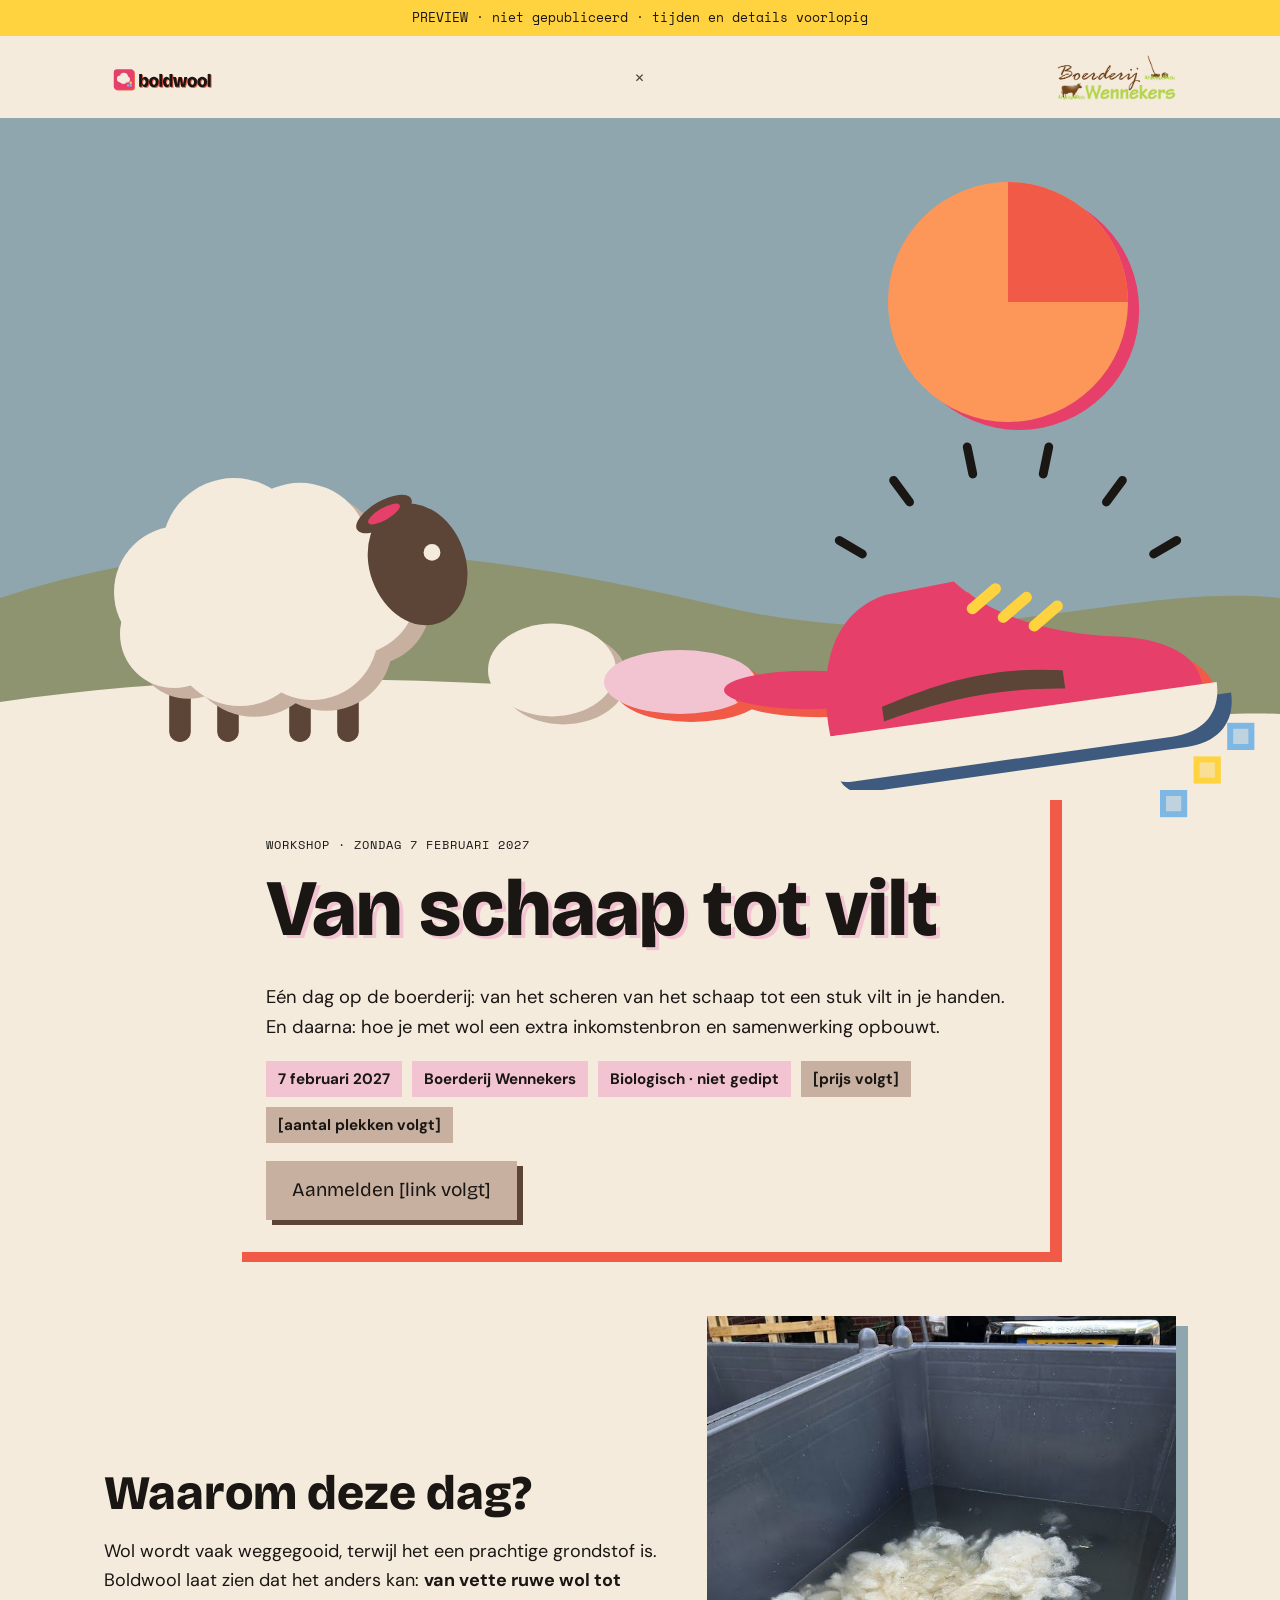
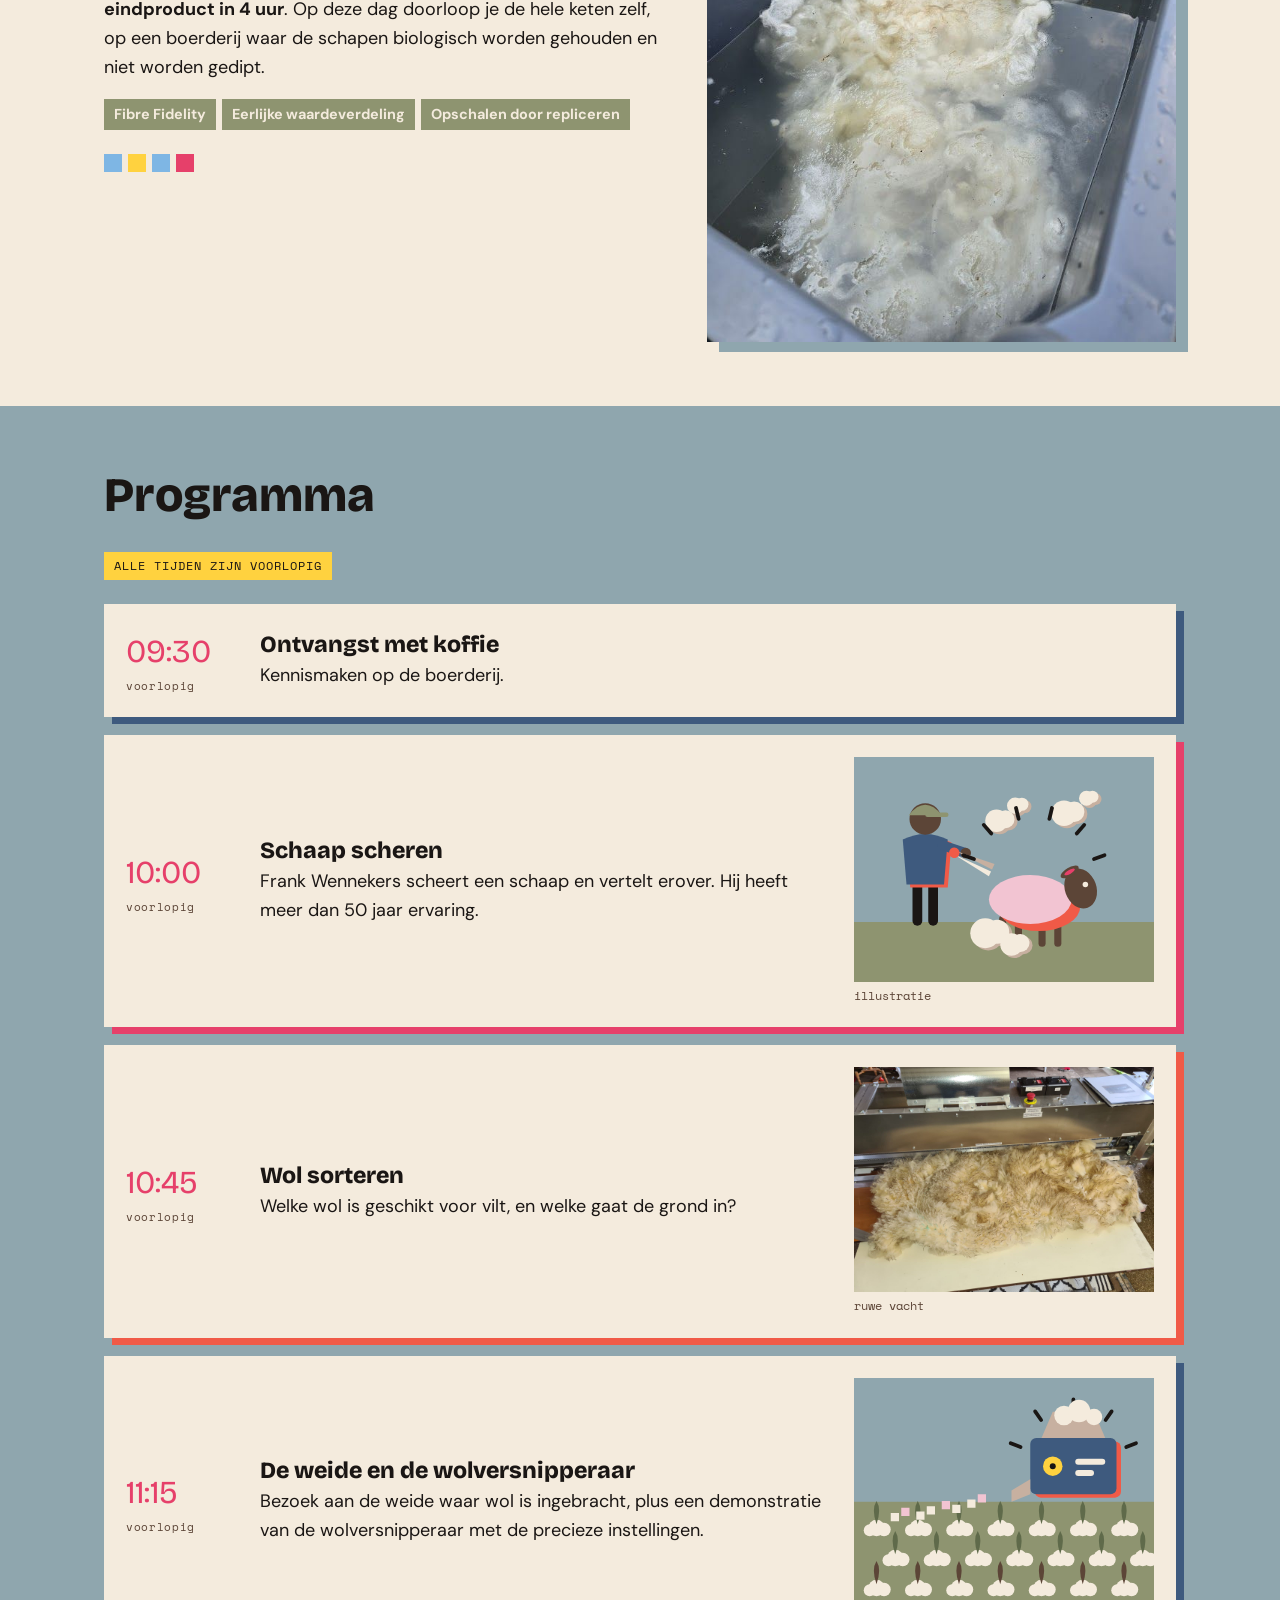
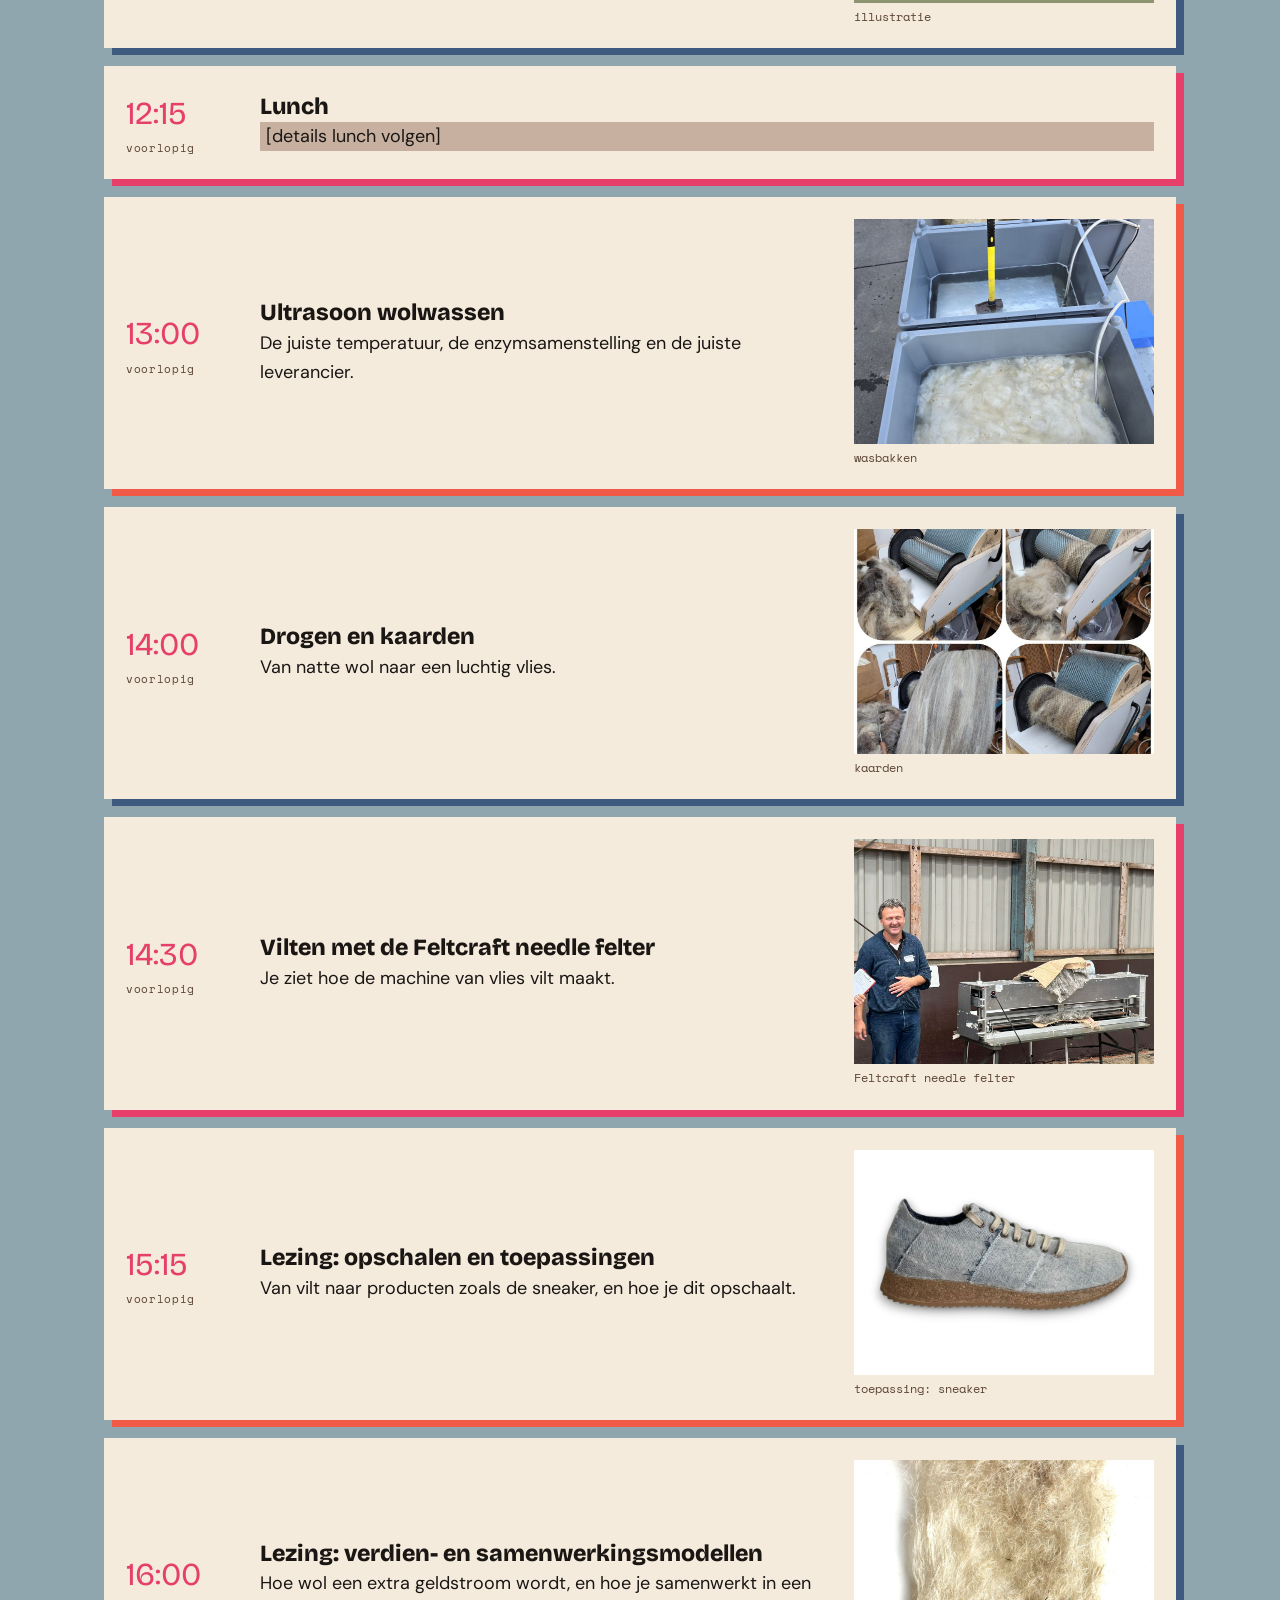
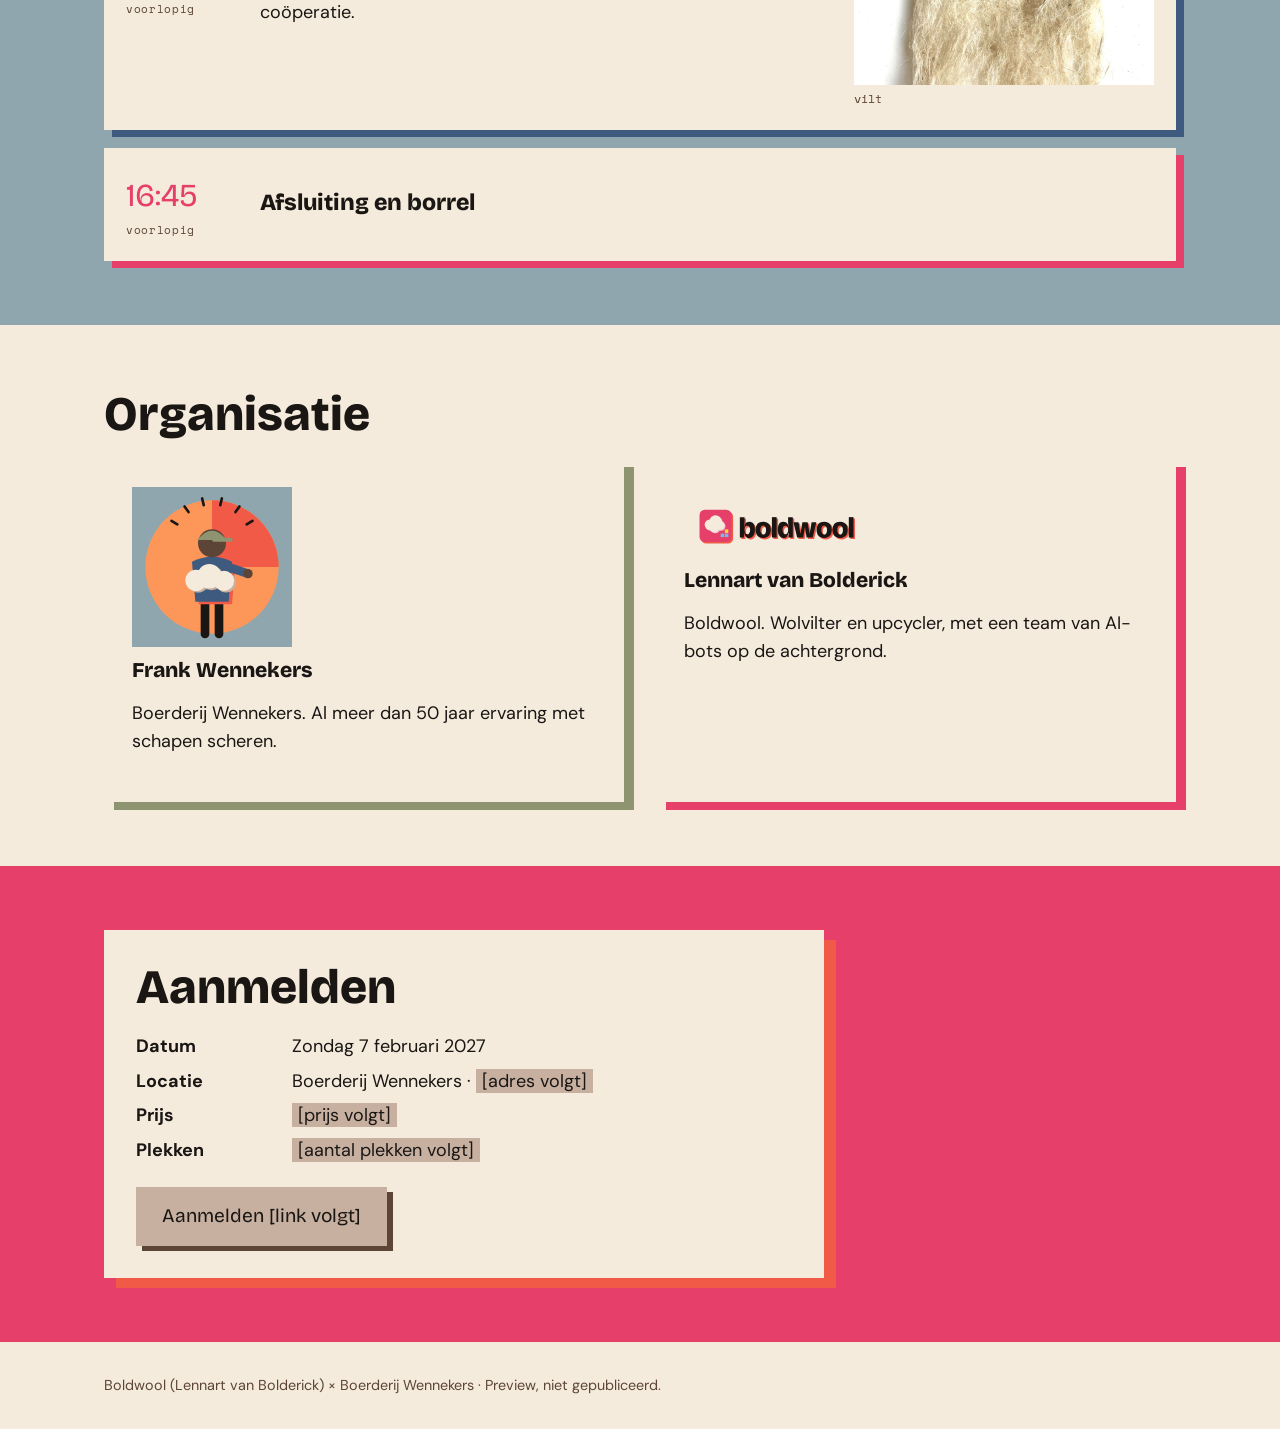
==== docs/workshop-van-schaap-tot-vilt/index.html @ 141bec1f "Add standalone workshop page: Van schaap tot vilt" ====
<!doctype html>
<html lang="nl">
<head>
<meta charset="utf-8">
<meta name="viewport" content="width=device-width, initial-scale=1">
<title>Van schaap tot vilt · workshop Boldwool × Boerderij Wennekers (preview)</title>
<meta name="robots" content="noindex">
<link rel="preconnect" href="https://fonts.googleapis.com"><link rel="preconnect" href="https://fonts.gstatic.com" crossorigin>
<link href="https://fonts.googleapis.com/css2?family=Bricolage+Grotesque:opsz,wght@12..96,800&family=DM+Sans:opsz,wght@9..40,400;9..40,700&family=Space+Mono:wght@400;700&display=swap" rel="stylesheet">
<style>
:root{--creme:#F4EBDD;--roze:#E6406A;--rood:#F05A47;--leisteen:#8FA6AE;--mokka:#5C4537;--inkt:#1A1614;--oranje:#FD9759;--salie:#8E9470;--mozaiek:#7EB6E4;--spinsel:#F2C4D2;--denim:#3E5A7E;--geel:#FFD23F;--grijs:#C7B0A0}
*{box-sizing:border-box}
body{margin:0;background:var(--creme);color:var(--inkt);font:18px/1.6 'DM Sans',system-ui,sans-serif}
img{max-width:100%;display:block}
h1,h2,h3{font-family:'Bricolage Grotesque',sans-serif;font-weight:800;line-height:1.05;margin:0 0 .4em}
.mono{font-family:'Space Mono',monospace;font-size:.78rem;letter-spacing:.08em;text-transform:uppercase}
.wrap{max-width:1120px;margin:0 auto;padding:0 24px}
.preview{background:var(--geel);text-align:center;padding:8px 12px;font-family:'Space Mono',monospace;font-size:.8rem}
header.top{display:flex;align-items:center;justify-content:space-between;gap:16px;padding:18px 0}
header.top .boldwool{height:44px;width:auto}
header.top .wennekers{height:46px;width:auto}
.x{font-family:'Space Mono',monospace;color:var(--mokka)}
.hero{position:relative;background:var(--leisteen)}
.hero img{width:100%;height:auto}
.hero-card{background:var(--creme);margin:-48px auto 0;position:relative;max-width:820px;padding:32px 36px;box-shadow:12px 10px 0 var(--rood)}
.hero-card h1{font-size:clamp(2.6rem,7vw,5rem);text-shadow:4px 3px 0 var(--spinsel)}
.hero-card .lead{font-size:1.15rem;margin:.2em 0 1em}
.facts{display:flex;flex-wrap:wrap;gap:10px;margin:0 0 18px;padding:0;list-style:none}
.facts li{background:var(--spinsel);padding:6px 12px;font-weight:700;font-size:.95rem}
.facts li.ph{background:var(--grijs)}
.btn{display:inline-block;background:var(--roze);color:var(--creme);text-decoration:none;font-family:'Bricolage Grotesque',sans-serif;font-size:1.2rem;padding:14px 26px;box-shadow:6px 5px 0 var(--rood)}
.btn.ph{background:var(--grijs);color:var(--inkt);box-shadow:6px 5px 0 var(--mokka);cursor:not-allowed}
section{padding:64px 0}
section h2{font-size:clamp(2rem,4.5vw,3rem)}
.intro{display:grid;grid-template-columns:1.2fr 1fr;gap:40px;align-items:center}
.intro img{box-shadow:12px 10px 0 var(--leisteen)}
.badge{display:inline-block;background:var(--salie);color:var(--creme);padding:4px 10px;margin:0 6px 6px 0;font-weight:700;font-size:.9rem}
.prog{background:var(--leisteen)}
.prog h2{color:var(--inkt)}
.note{background:var(--geel);display:inline-block;padding:4px 10px;margin-bottom:24px}
.timeline{list-style:none;margin:0;padding:0;display:grid;gap:18px}
.step{display:grid;grid-template-columns:110px 1fr 300px;gap:24px;background:var(--creme);padding:22px;align-items:center;box-shadow:8px 7px 0 var(--denim)}
.step:nth-child(3n+2){box-shadow:8px 7px 0 var(--roze)}
.step:nth-child(3n){box-shadow:8px 7px 0 var(--rood)}
.time{font-family:'Bricolage Grotesque',sans-serif;font-size:2rem;color:var(--roze)}
.time small{display:block;font-family:'Space Mono',monospace;font-size:.7rem;color:var(--mokka);letter-spacing:.06em}
.step h3{font-size:1.45rem;margin-bottom:.2em}
.step p{margin:0}
.step figure{margin:0}
.step figure img{width:100%;aspect-ratio:4/3;object-fit:cover}
.step figcaption{font-size:.75rem;color:var(--mokka);margin-top:4px;font-family:'Space Mono',monospace}
.step.noimg{grid-template-columns:110px 1fr}
.people{display:grid;grid-template-columns:repeat(2,1fr);gap:32px}
.person{background:var(--creme);padding:28px;box-shadow:10px 8px 0 var(--salie)}
.person img{width:160px;height:160px;object-fit:cover;margin-bottom:12px}
.person.lennart{box-shadow:10px 8px 0 var(--roze)}
.signup{background:var(--roze);color:var(--creme)}
.signup .box{background:var(--creme);color:var(--inkt);padding:32px;max-width:720px;box-shadow:12px 10px 0 var(--rood)}
.signup dl{display:grid;grid-template-columns:140px 1fr;gap:6px 16px;margin:0 0 22px}
.signup dt{font-weight:700}
.signup dd{margin:0}
.ph-txt{background:var(--grijs);padding:0 6px}
footer{padding:32px 0;font-size:.9rem;color:var(--mokka)}
.pixels{display:flex;gap:6px;margin:18px 0}
.pixels span{width:18px;height:18px;background:var(--mozaiek)}
.pixels span:nth-child(2){background:var(--geel)} .pixels span:nth-child(4){background:var(--roze)}
@media (max-width:820px){
  body{font-size:17px}
  .hero-card{margin:-16px 14px 0;padding:24px 20px;box-shadow:8px 7px 0 var(--rood)}
  .intro,.people{grid-template-columns:1fr}
  .step,.step.noimg{grid-template-columns:1fr;gap:10px}
  .time{font-size:1.6rem}
  header.top .boldwool{height:34px} header.top .wennekers{height:36px}
  .signup dl{grid-template-columns:1fr}
  .signup dt{margin-top:8px}
}
</style>
</head>
<body>
<div class="preview">PREVIEW · niet gepubliceerd · tijden en details voorlopig</div>
<div class="wrap">
<header class="top">
  <img class="boldwool" src="assets/logo-boldwool.svg" alt="Boldwool">
  <span class="x">×</span>
  <img class="wennekers" src="assets/logo-boerderij-wennekers.png" alt="Boerderij Wennekers">
</header>
</div>

<div class="hero"><img src="assets/hero-van-schaap-tot-vilt.svg" alt="Illustratie: een schaap, wol die steeds platter wordt tot vilt, en een roze viltsneaker onder een zon met één kwart gekleurd"></div>
<div class="hero-card">
  <p class="mono">Workshop · zondag 7 februari 2027</p>
  <h1>Van schaap tot vilt</h1>
  <p class="lead">Eén dag op de boerderij: van het scheren van het schaap tot een stuk vilt in je handen. En daarna: hoe je met wol een extra inkomstenbron en samenwerking opbouwt.</p>
  <ul class="facts">
    <li>7 februari 2027</li>
    <li>Boerderij Wennekers</li>
    <li>Biologisch · niet gedipt</li>
    <li class="ph">[prijs volgt]</li>
    <li class="ph">[aantal plekken volgt]</li>
  </ul>
  <a class="btn ph" href="#aanmelden" aria-disabled="true">Aanmelden [link volgt]</a>
</div>

<section>
 <div class="wrap intro">
  <div>
   <h2>Waarom deze dag?</h2>
   <p>Wol wordt vaak weggegooid, terwijl het een prachtige grondstof is. Boldwool laat zien dat het anders kan: <strong>van vette ruwe wol tot eindproduct in 4 uur</strong>. Op deze dag doorloop je de hele keten zelf, op een boerderij waar de schapen biologisch worden gehouden en niet worden gedipt.</p>
   <p><span class="badge">Fibre Fidelity</span><span class="badge">Eerlijke waardeverdeling</span><span class="badge">Opschalen door repliceren</span></p>
   <div class="pixels" aria-hidden="true"><span></span><span></span><span></span><span></span></div>
  </div>
  <img src="assets/wool-soaking.jpg" alt="Wol die in een bak water weekt">
 </div>
</section>

<section class="prog" id="programma">
 <div class="wrap">
  <h2>Programma</h2>
  <p class="note mono">Alle tijden zijn voorlopig</p>
  <ol class="timeline">
   <li class="step noimg"><div class="time">09:30<small>voorlopig</small></div><div><h3>Ontvangst met koffie</h3><p>Kennismaken op de boerderij.</p></div></li>
   <li class="step"><div class="time">10:00<small>voorlopig</small></div><div><h3>Schaap scheren</h3><p>Frank Wennekers scheert een schaap en vertelt erover. Hij heeft meer dan 50 jaar ervaring.</p></div><figure><img src="assets/ill-scheren.svg" alt="Illustratie: een gestileerde figuur scheert een schaap, plukken vacht vallen eraf"><figcaption>illustratie</figcaption></figure></li>
   <li class="step"><div class="time">10:45<small>voorlopig</small></div><div><h3>Wol sorteren</h3><p>Welke wol is geschikt voor vilt, en welke gaat de grond in?</p></div><figure><img src="assets/ruwe-vacht.jpg" alt="Ruwe wol"><figcaption>ruwe vacht</figcaption></figure></li>
   <li class="step"><div class="time">11:15<small>voorlopig</small></div><div><h3>De weide en de wolversnipperaar</h3><p>Bezoek aan de weide waar wol is ingebracht, plus een demonstratie van de wolversnipperaar met de precieze instellingen.</p></div><figure><img src="assets/ill-weide-versnipperaar.svg" alt="Illustratie: een versnipperaar strooit wolsnippers over een weide met planten"><figcaption>illustratie</figcaption></figure></li>
   <li class="step noimg"><div class="time">12:15<small>voorlopig</small></div><div><h3>Lunch</h3><p class="ph-txt">[details lunch volgen]</p></div></li>
   <li class="step"><div class="time">13:00<small>voorlopig</small></div><div><h3>Ultrasoon wolwassen</h3><p>De juiste temperatuur, de enzymsamenstelling en de juiste leverancier.</p></div><figure><img src="assets/wash-tubs.jpg" alt="Wasbakken met wol"><figcaption>wasbakken</figcaption></figure></li>
   <li class="step"><div class="time">14:00<small>voorlopig</small></div><div><h3>Drogen en kaarden</h3><p>Van natte wol naar een luchtig vlies.</p></div><figure><img src="assets/kaarden.jpg" alt="Kaardmachine met wol"><figcaption>kaarden</figcaption></figure></li>
   <li class="step"><div class="time">14:30<small>voorlopig</small></div><div><h3>Vilten met de Feltcraft needle felter</h3><p>Je ziet hoe de machine van vlies vilt maakt.</p></div><figure><img src="assets/feltcrafts-machine.jpg" alt="Feltcraft needle felter in een schuur"><figcaption>Feltcraft needle felter</figcaption></figure></li>
   <li class="step"><div class="time">15:15<small>voorlopig</small></div><div><h3>Lezing: opschalen en toepassingen</h3><p>Van vilt naar producten zoals de sneaker, en hoe je dit opschaalt.</p></div><figure><img src="assets/sneaker.jpg" alt="Sneaker"><figcaption>toepassing: sneaker</figcaption></figure></li>
   <li class="step"><div class="time">16:00<small>voorlopig</small></div><div><h3>Lezing: verdien- en samenwerkingsmodellen</h3><p>Hoe wol een extra geldstroom wordt, en hoe je samenwerkt in een coöperatie.</p></div><figure><img src="assets/felt_1.jpg" alt="Een stuk vilt"><figcaption>vilt</figcaption></figure></li>
   <li class="step noimg"><div class="time">16:45<small>voorlopig</small></div><div><h3>Afsluiting en borrel</h3></div></li>
  </ol>
 </div>
</section>

<section>
 <div class="wrap">
  <h2>Organisatie</h2>
  <div class="people">
   <div class="person"><img src="assets/ill-frank.svg" alt="Illustratie: gestileerde boer met pet en een pluk wol"><h3>Frank Wennekers</h3><p>Boerderij Wennekers. Al meer dan 50 jaar ervaring met schapen scheren.</p></div>
   <div class="person lennart"><img src="assets/logo-boldwool.svg" alt="Boldwool" style="width:auto;height:70px;object-fit:contain"><h3>Lennart van Bolderick</h3><p>Boldwool. Wolvilter en upcycler, met een team van AI-bots op de achtergrond.</p></div>
  </div>
 </div>
</section>

<section class="signup" id="aanmelden">
 <div class="wrap">
  <div class="box">
   <h2>Aanmelden</h2>
   <dl>
    <dt>Datum</dt><dd>Zondag 7 februari 2027</dd>
    <dt>Locatie</dt><dd>Boerderij Wennekers · <span class="ph-txt">[adres volgt]</span></dd>
    <dt>Prijs</dt><dd><span class="ph-txt">[prijs volgt]</span></dd>
    <dt>Plekken</dt><dd><span class="ph-txt">[aantal plekken volgt]</span></dd>
   </dl>
   <a class="btn ph" href="#aanmelden" aria-disabled="true">Aanmelden [link volgt]</a>
  </div>
 </div>
</section>

<footer><div class="wrap">Boldwool (Lennart van Bolderick) × Boerderij Wennekers · Preview, niet gepubliceerd.</div></footer>
</body>
</html>
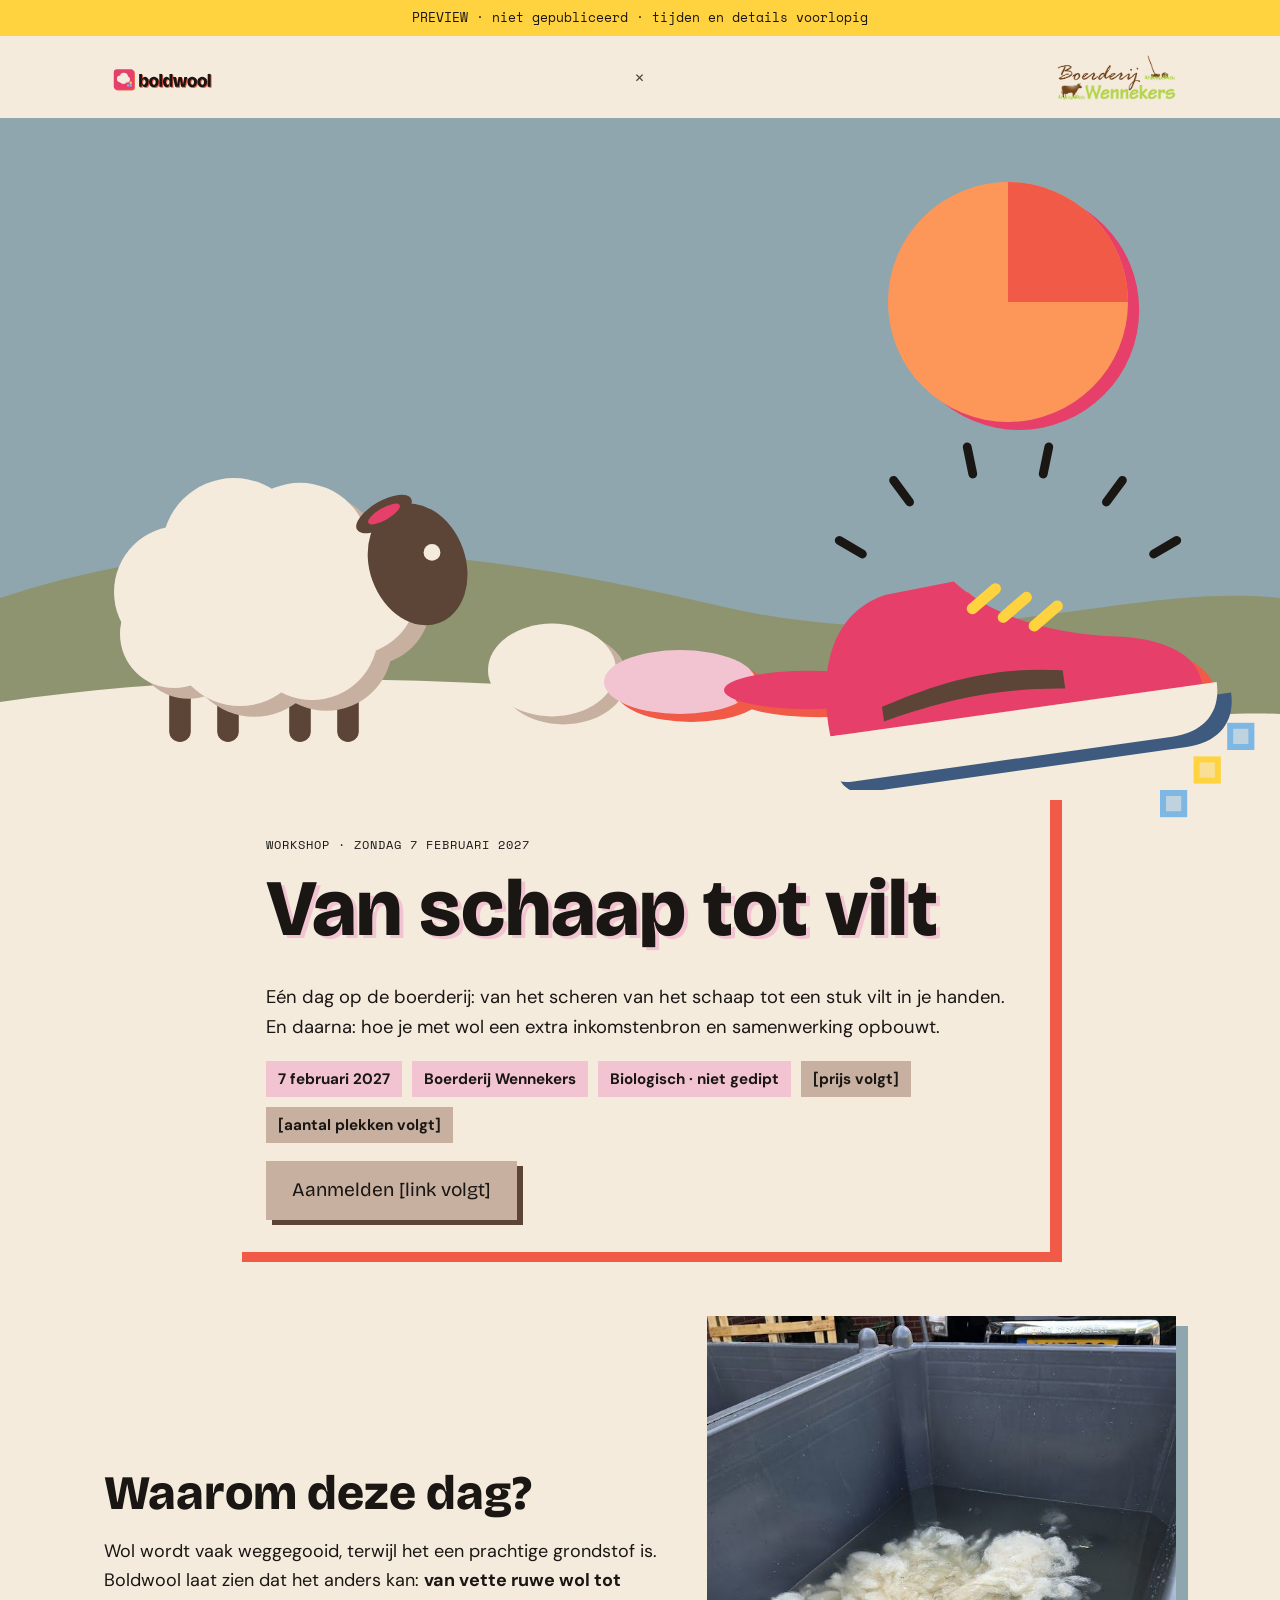
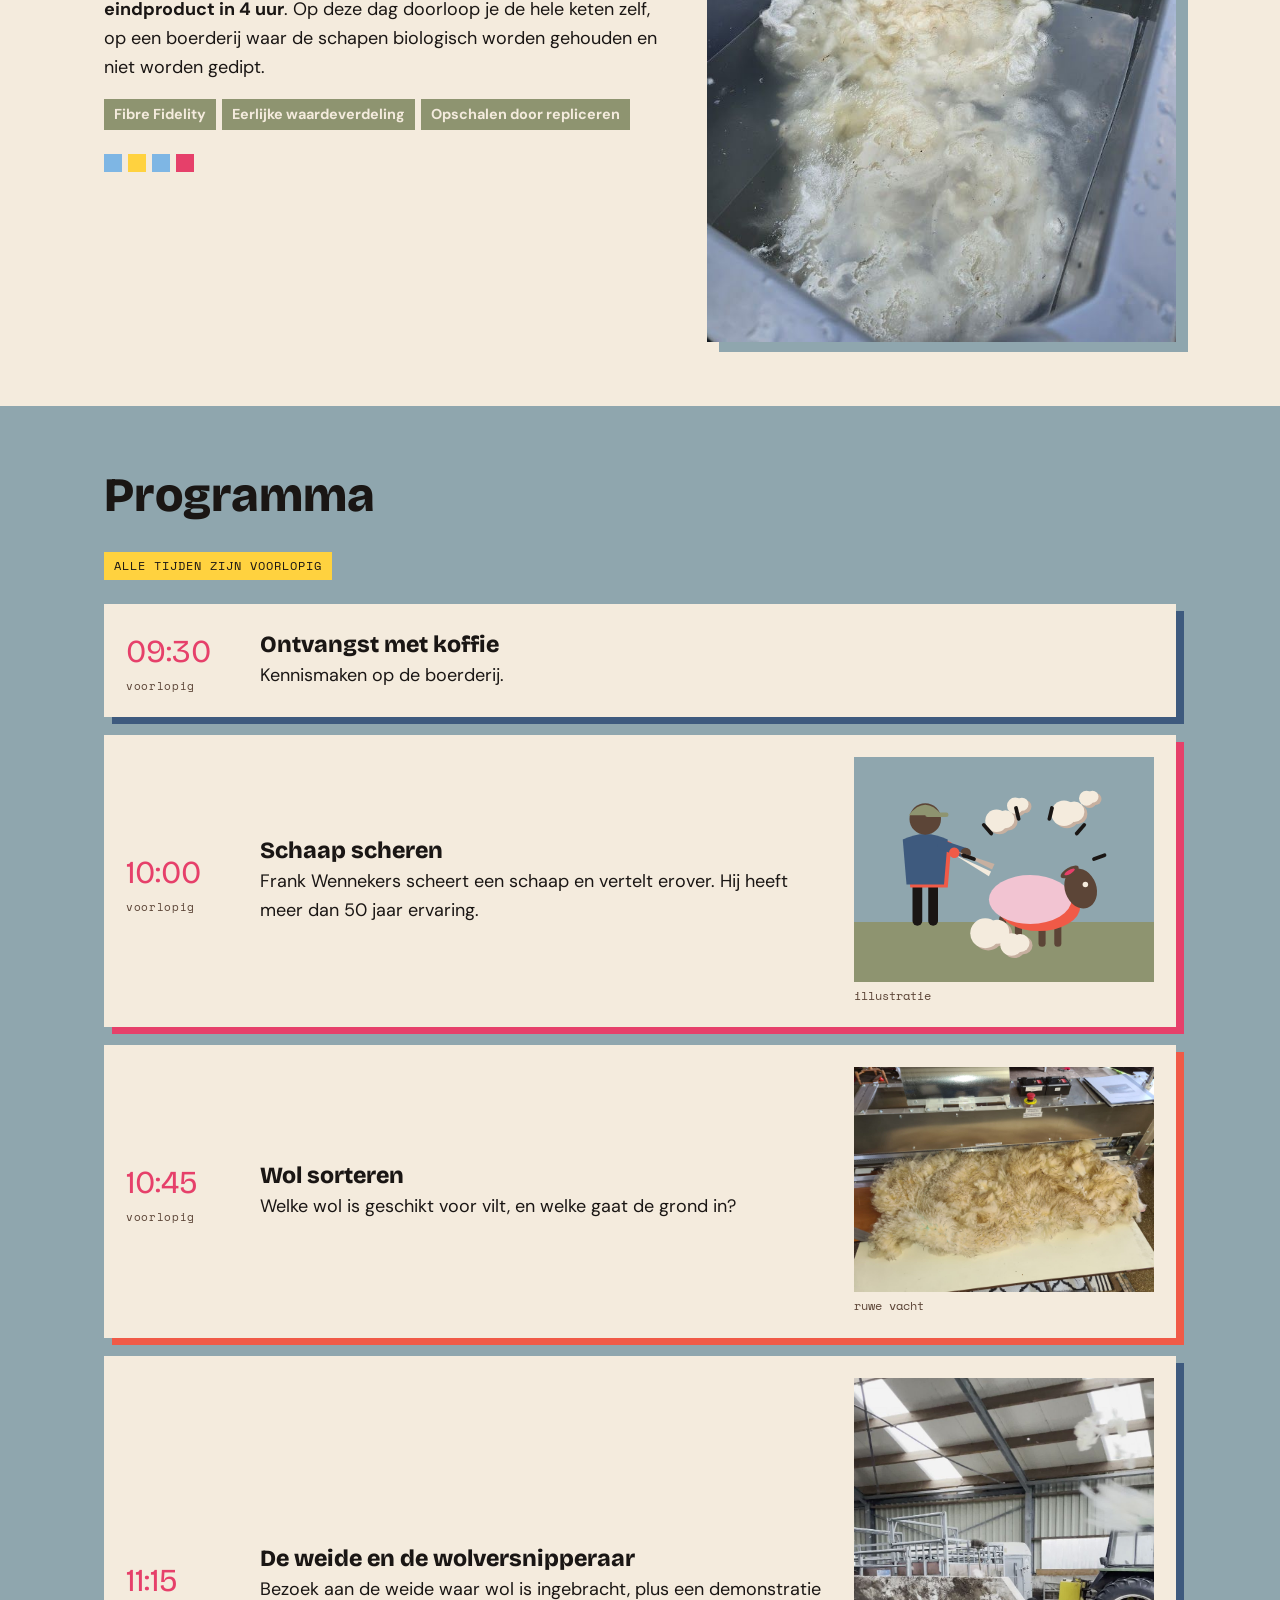
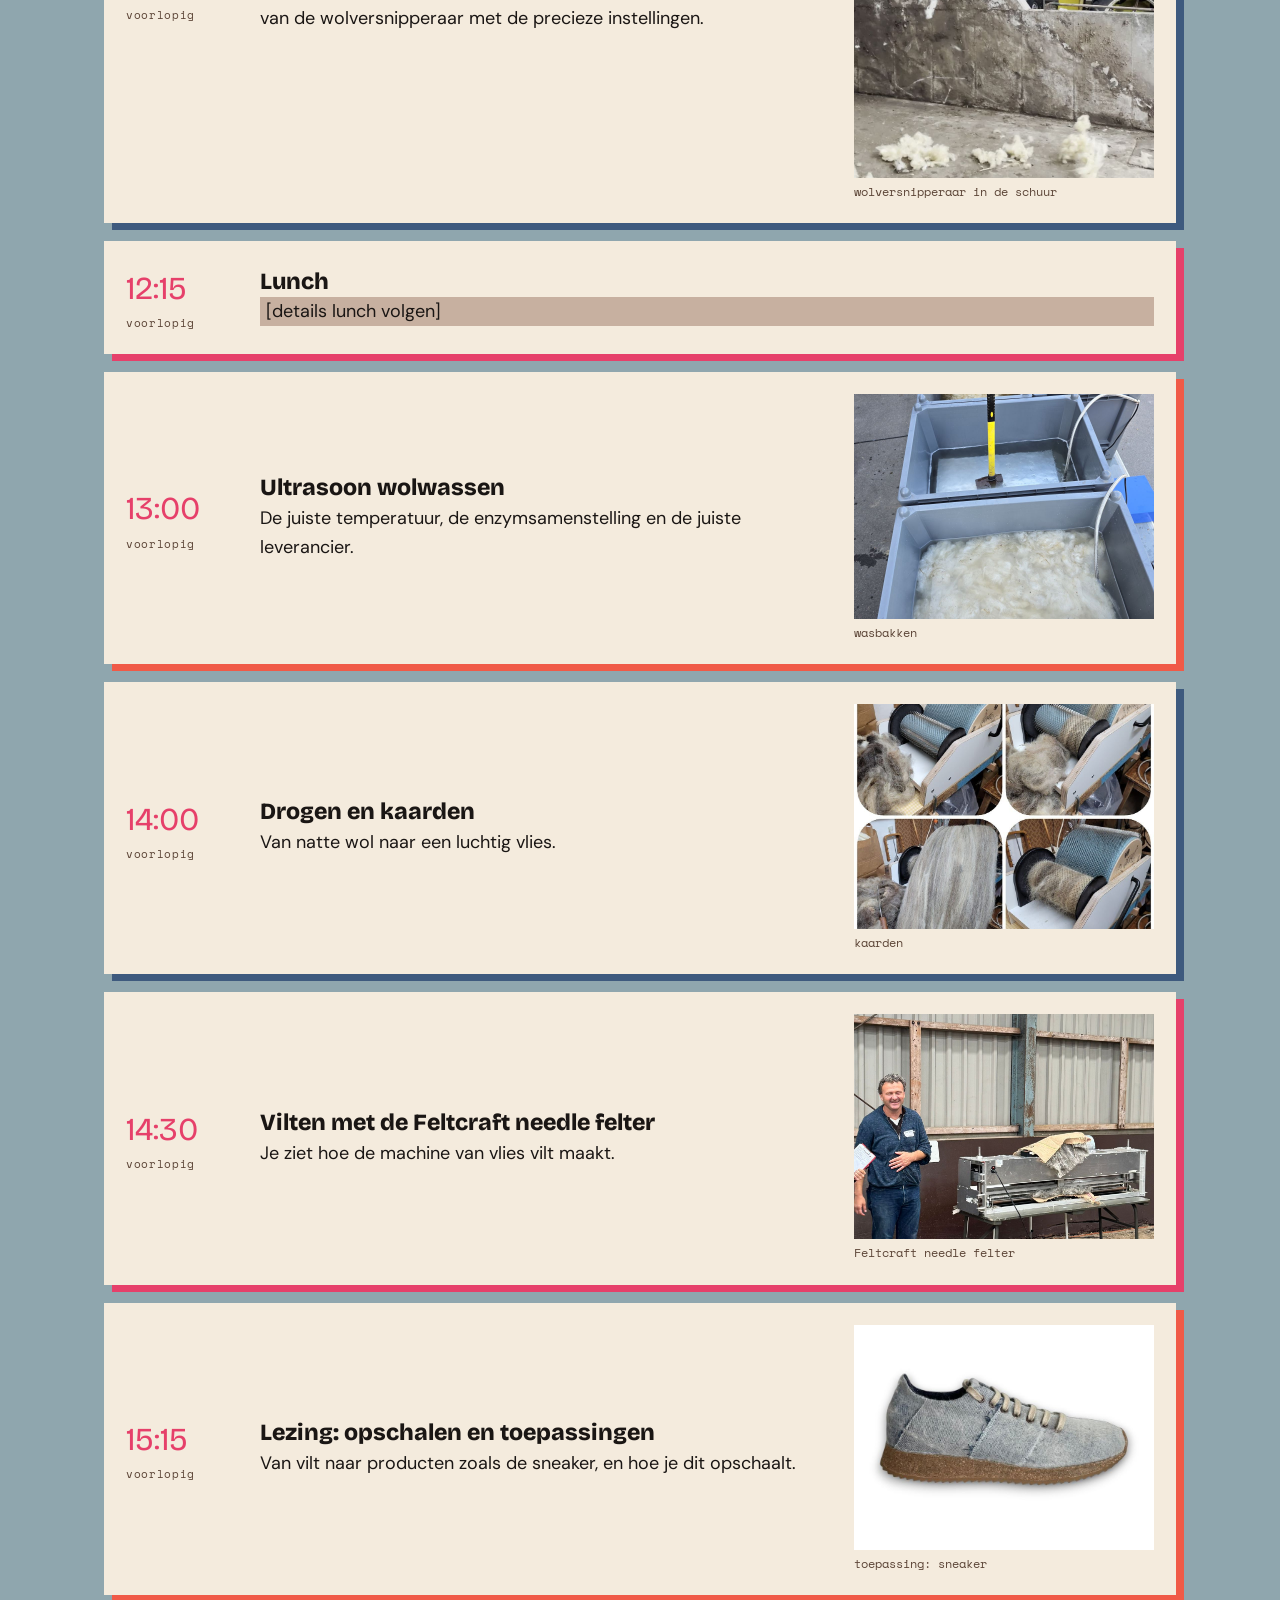
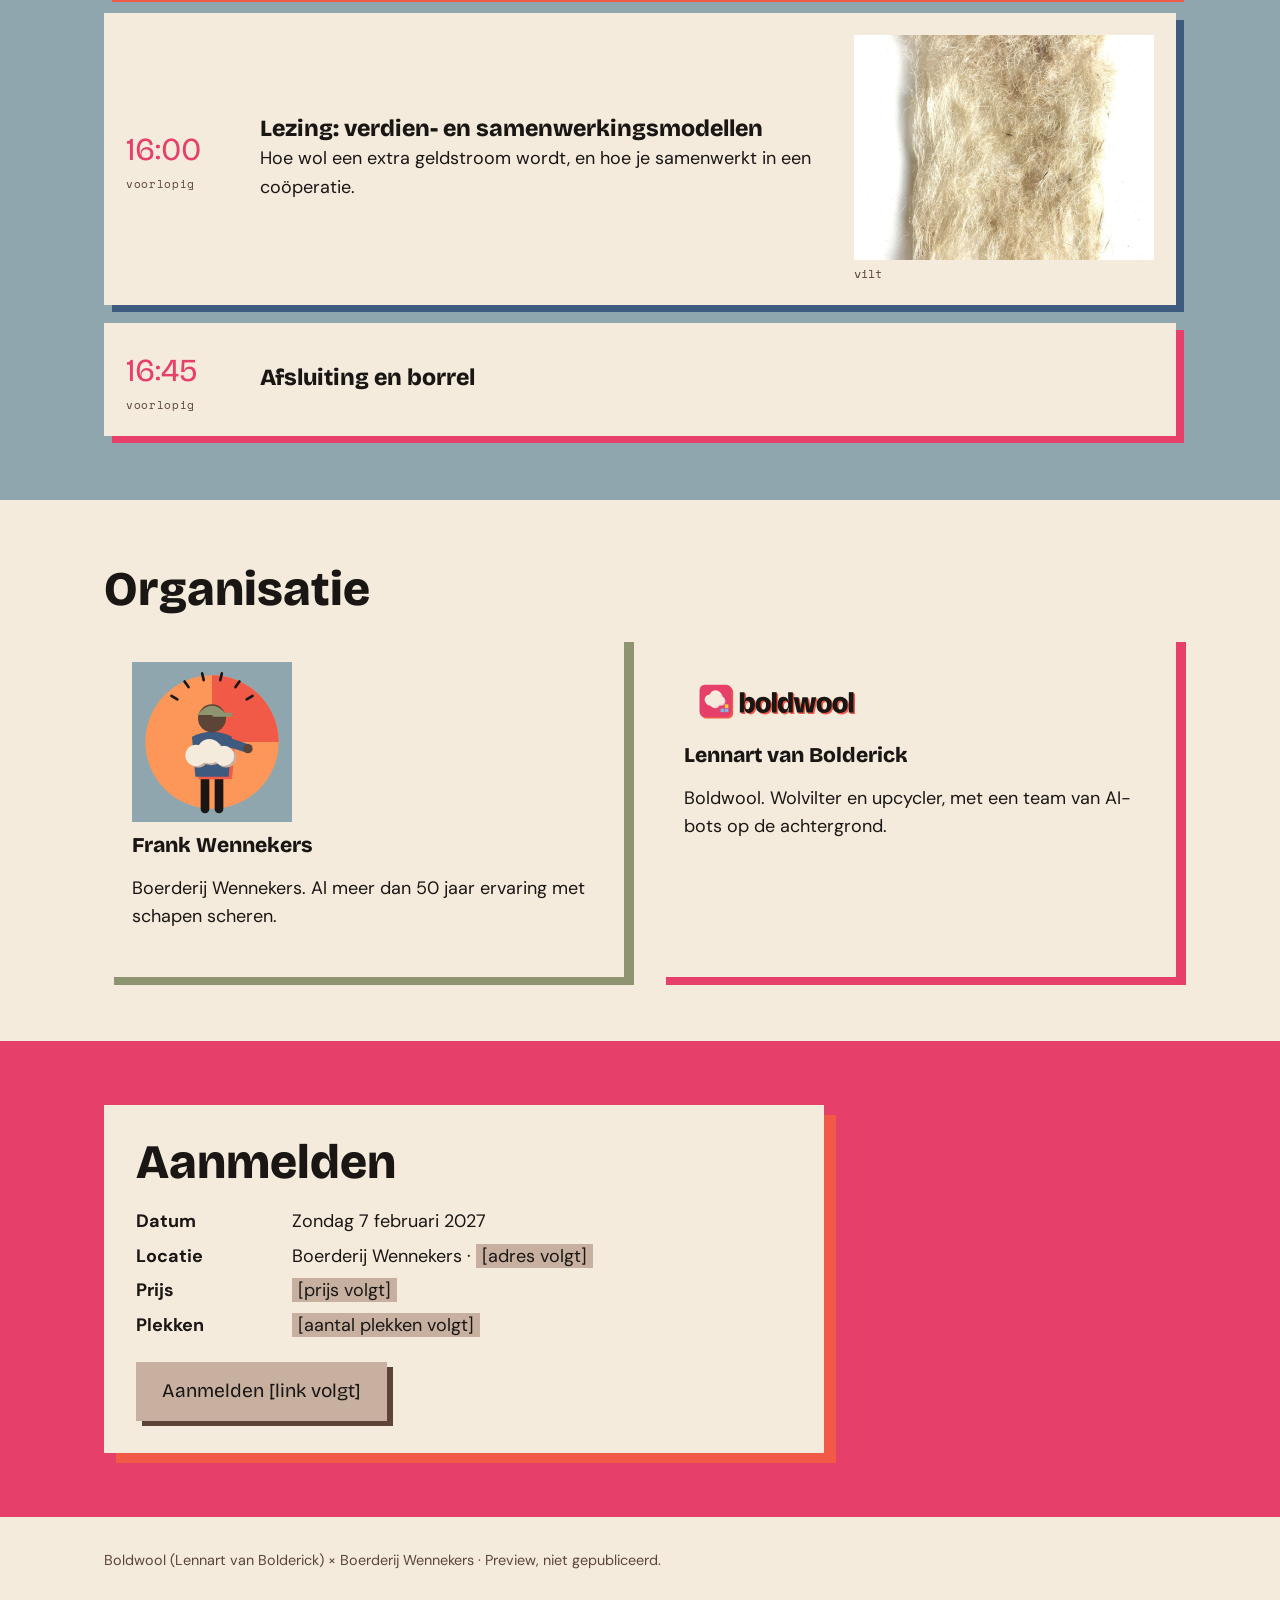
==== commit a10383ac: "Update workshop page: Van schaap tot vilt (wolversnipperaar photo)" ====
--- a/docs/workshop-van-schaap-tot-vilt/index.html
+++ b/docs/workshop-van-schaap-tot-vilt/index.html
@@ -121,7 +121,7 @@
    <li class="step noimg"><div class="time">09:30<small>voorlopig</small></div><div><h3>Ontvangst met koffie</h3><p>Kennismaken op de boerderij.</p></div></li>
    <li class="step"><div class="time">10:00<small>voorlopig</small></div><div><h3>Schaap scheren</h3><p>Frank Wennekers scheert een schaap en vertelt erover. Hij heeft meer dan 50 jaar ervaring.</p></div><figure><img src="assets/ill-scheren.svg" alt="Illustratie: een gestileerde figuur scheert een schaap, plukken vacht vallen eraf"><figcaption>illustratie</figcaption></figure></li>
    <li class="step"><div class="time">10:45<small>voorlopig</small></div><div><h3>Wol sorteren</h3><p>Welke wol is geschikt voor vilt, en welke gaat de grond in?</p></div><figure><img src="assets/ruwe-vacht.jpg" alt="Ruwe wol"><figcaption>ruwe vacht</figcaption></figure></li>
-   <li class="step"><div class="time">11:15<small>voorlopig</small></div><div><h3>De weide en de wolversnipperaar</h3><p>Bezoek aan de weide waar wol is ingebracht, plus een demonstratie van de wolversnipperaar met de precieze instellingen.</p></div><figure><img src="assets/ill-weide-versnipperaar.svg" alt="Illustratie: een versnipperaar strooit wolsnippers over een weide met planten"><figcaption>illustratie</figcaption></figure></li>
+   <li class="step"><div class="time">11:15<small>voorlopig</small></div><div><h3>De weide en de wolversnipperaar</h3><p>Bezoek aan de weide waar wol is ingebracht, plus een demonstratie van de wolversnipperaar met de precieze instellingen.</p></div><figure><img src="assets/wolversnipperaar.jpg" alt="Versnipperde wol vliegt door een schuur met betonnen wanden; op de vloer liggen plukken wol" style="aspect-ratio:3/4;object-position:50% 30%"><figcaption>wolversnipperaar in de schuur</figcaption></figure></li>
    <li class="step noimg"><div class="time">12:15<small>voorlopig</small></div><div><h3>Lunch</h3><p class="ph-txt">[details lunch volgen]</p></div></li>
    <li class="step"><div class="time">13:00<small>voorlopig</small></div><div><h3>Ultrasoon wolwassen</h3><p>De juiste temperatuur, de enzymsamenstelling en de juiste leverancier.</p></div><figure><img src="assets/wash-tubs.jpg" alt="Wasbakken met wol"><figcaption>wasbakken</figcaption></figure></li>
    <li class="step"><div class="time">14:00<small>voorlopig</small></div><div><h3>Drogen en kaarden</h3><p>Van natte wol naar een luchtig vlies.</p></div><figure><img src="assets/kaarden.jpg" alt="Kaardmachine met wol"><figcaption>kaarden</figcaption></figure></li>
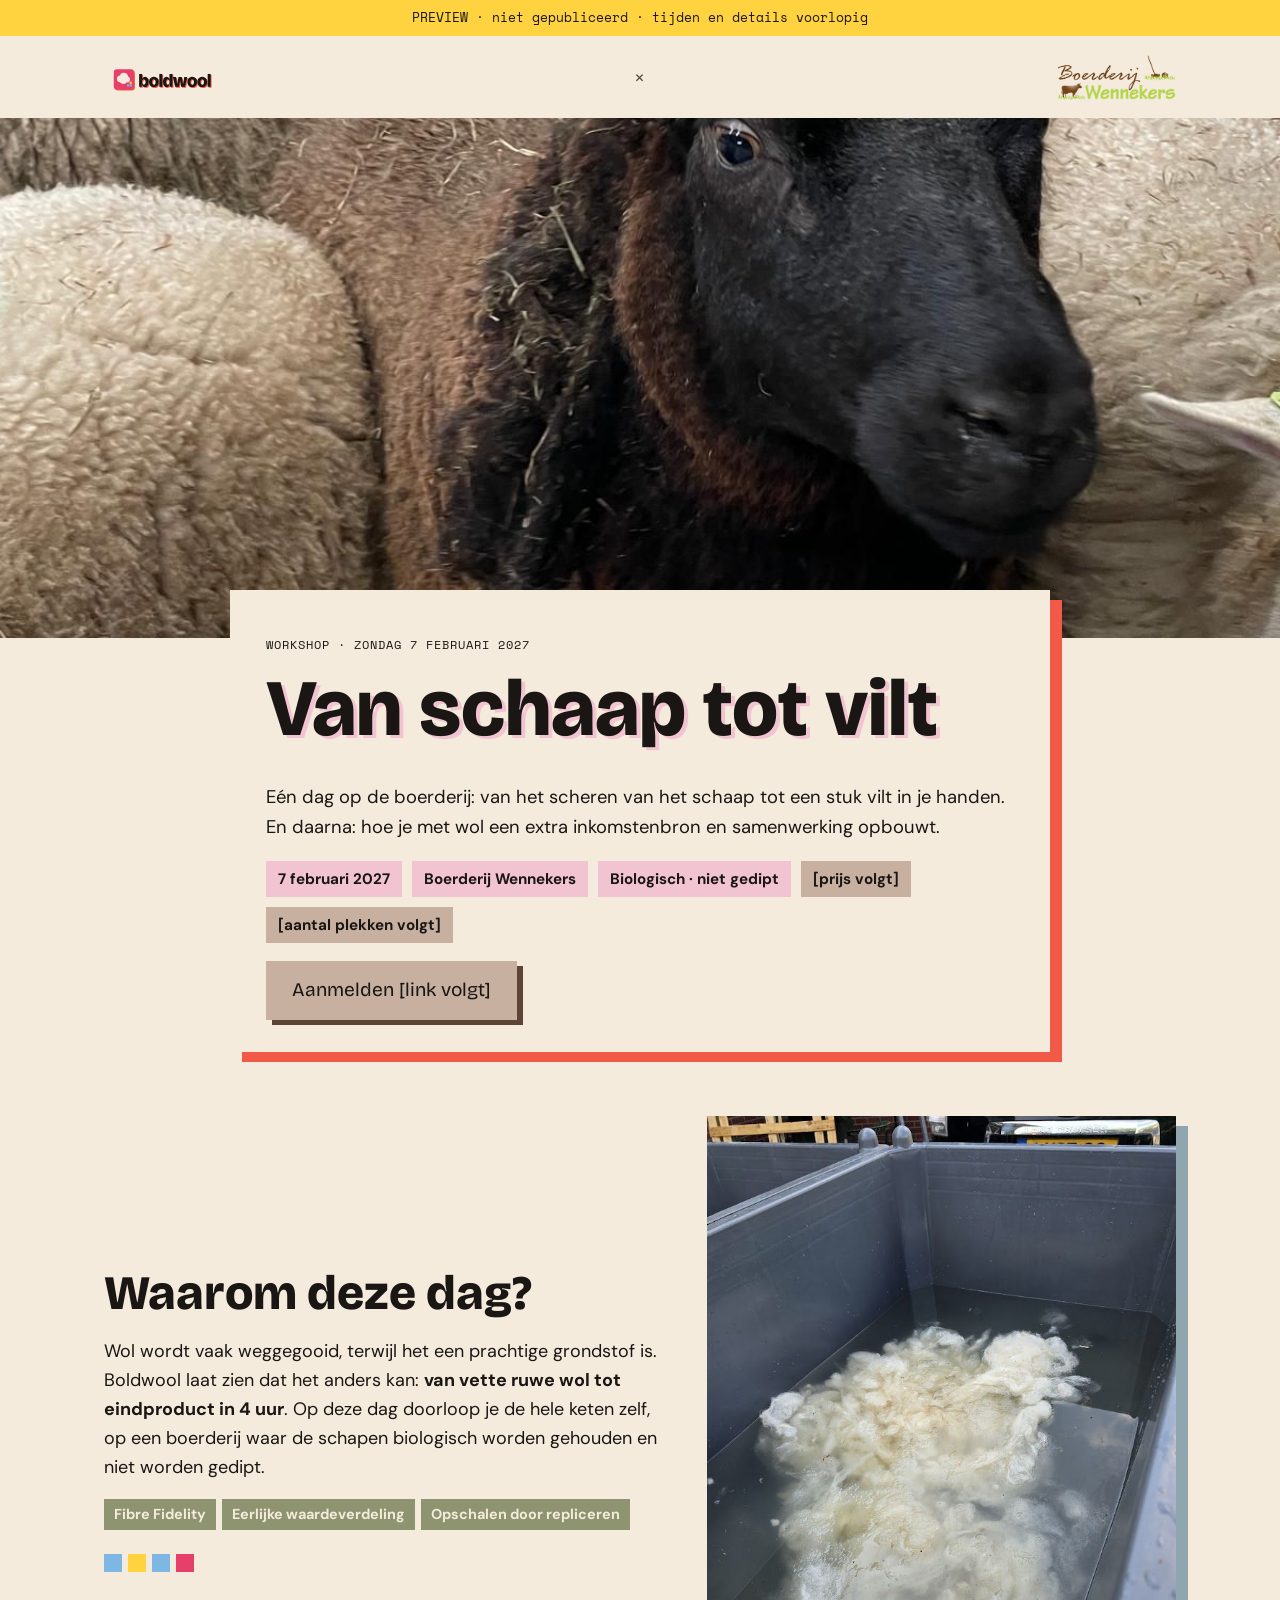
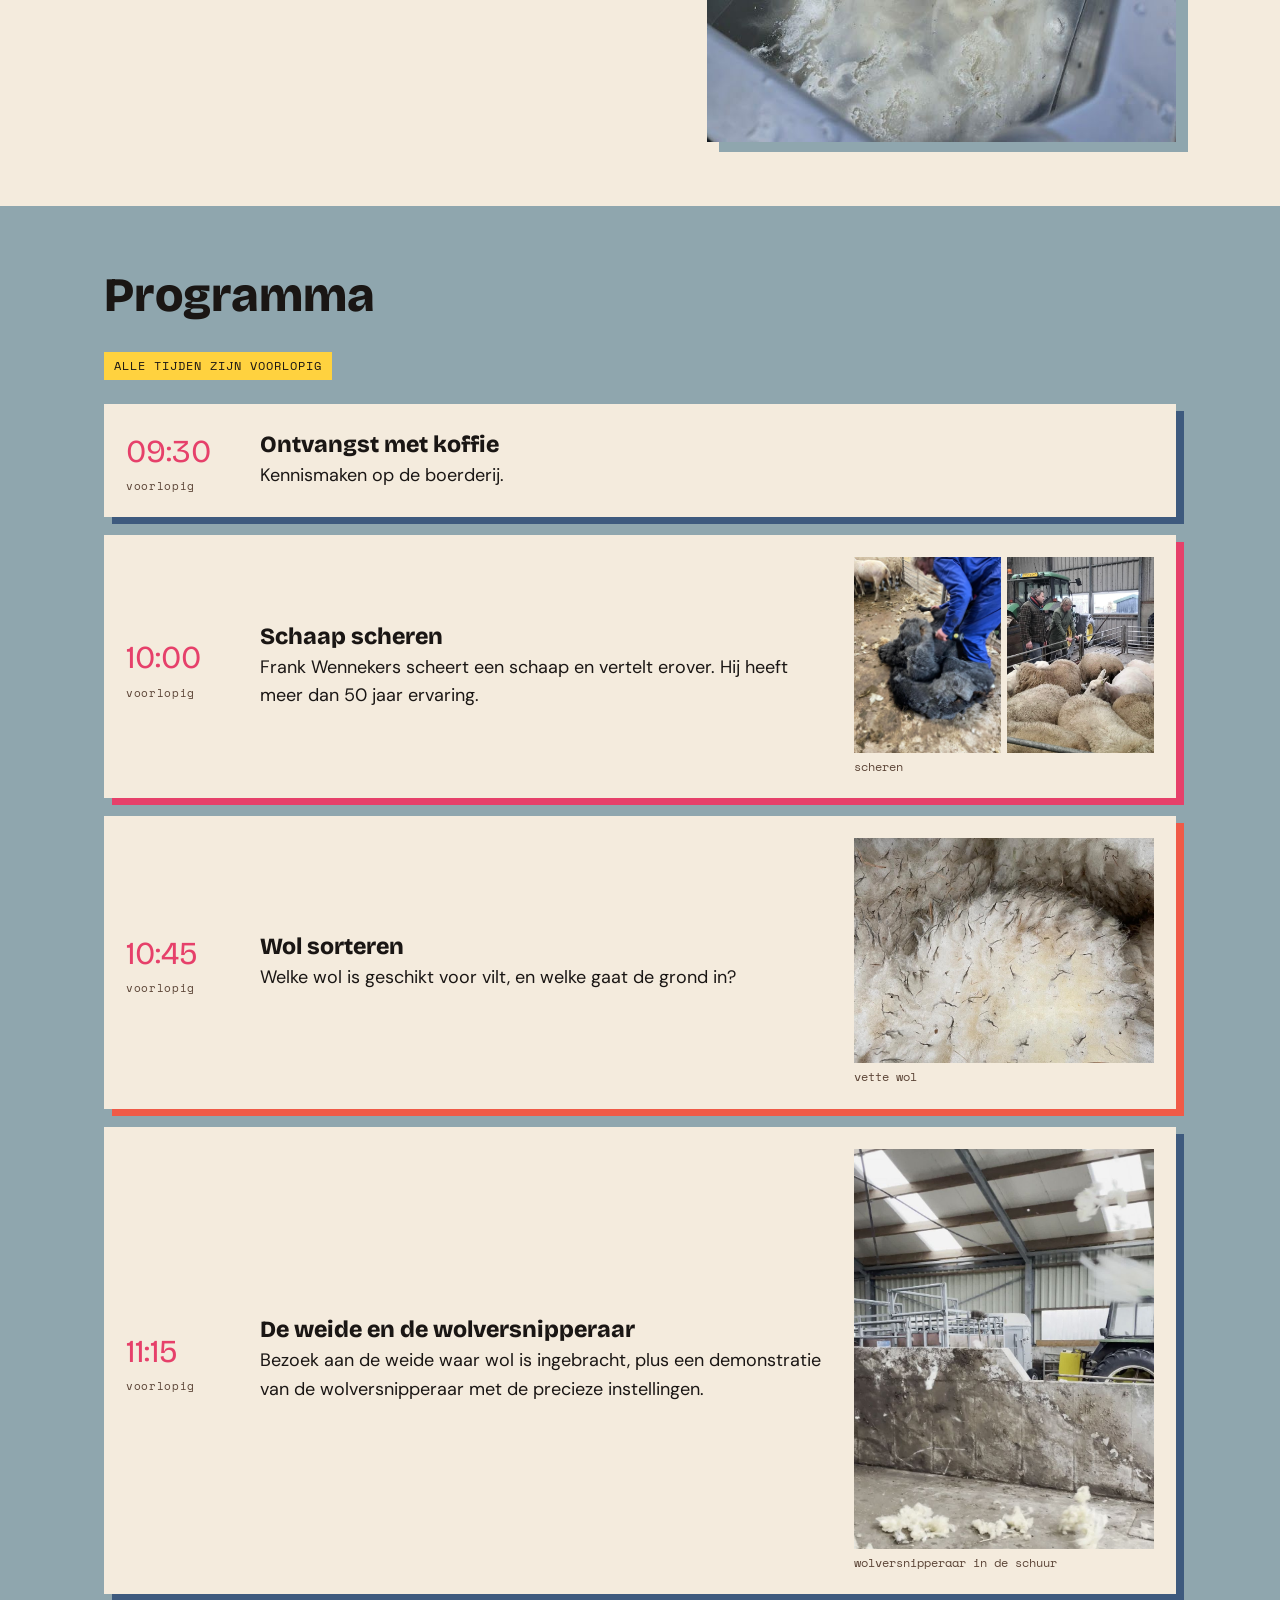
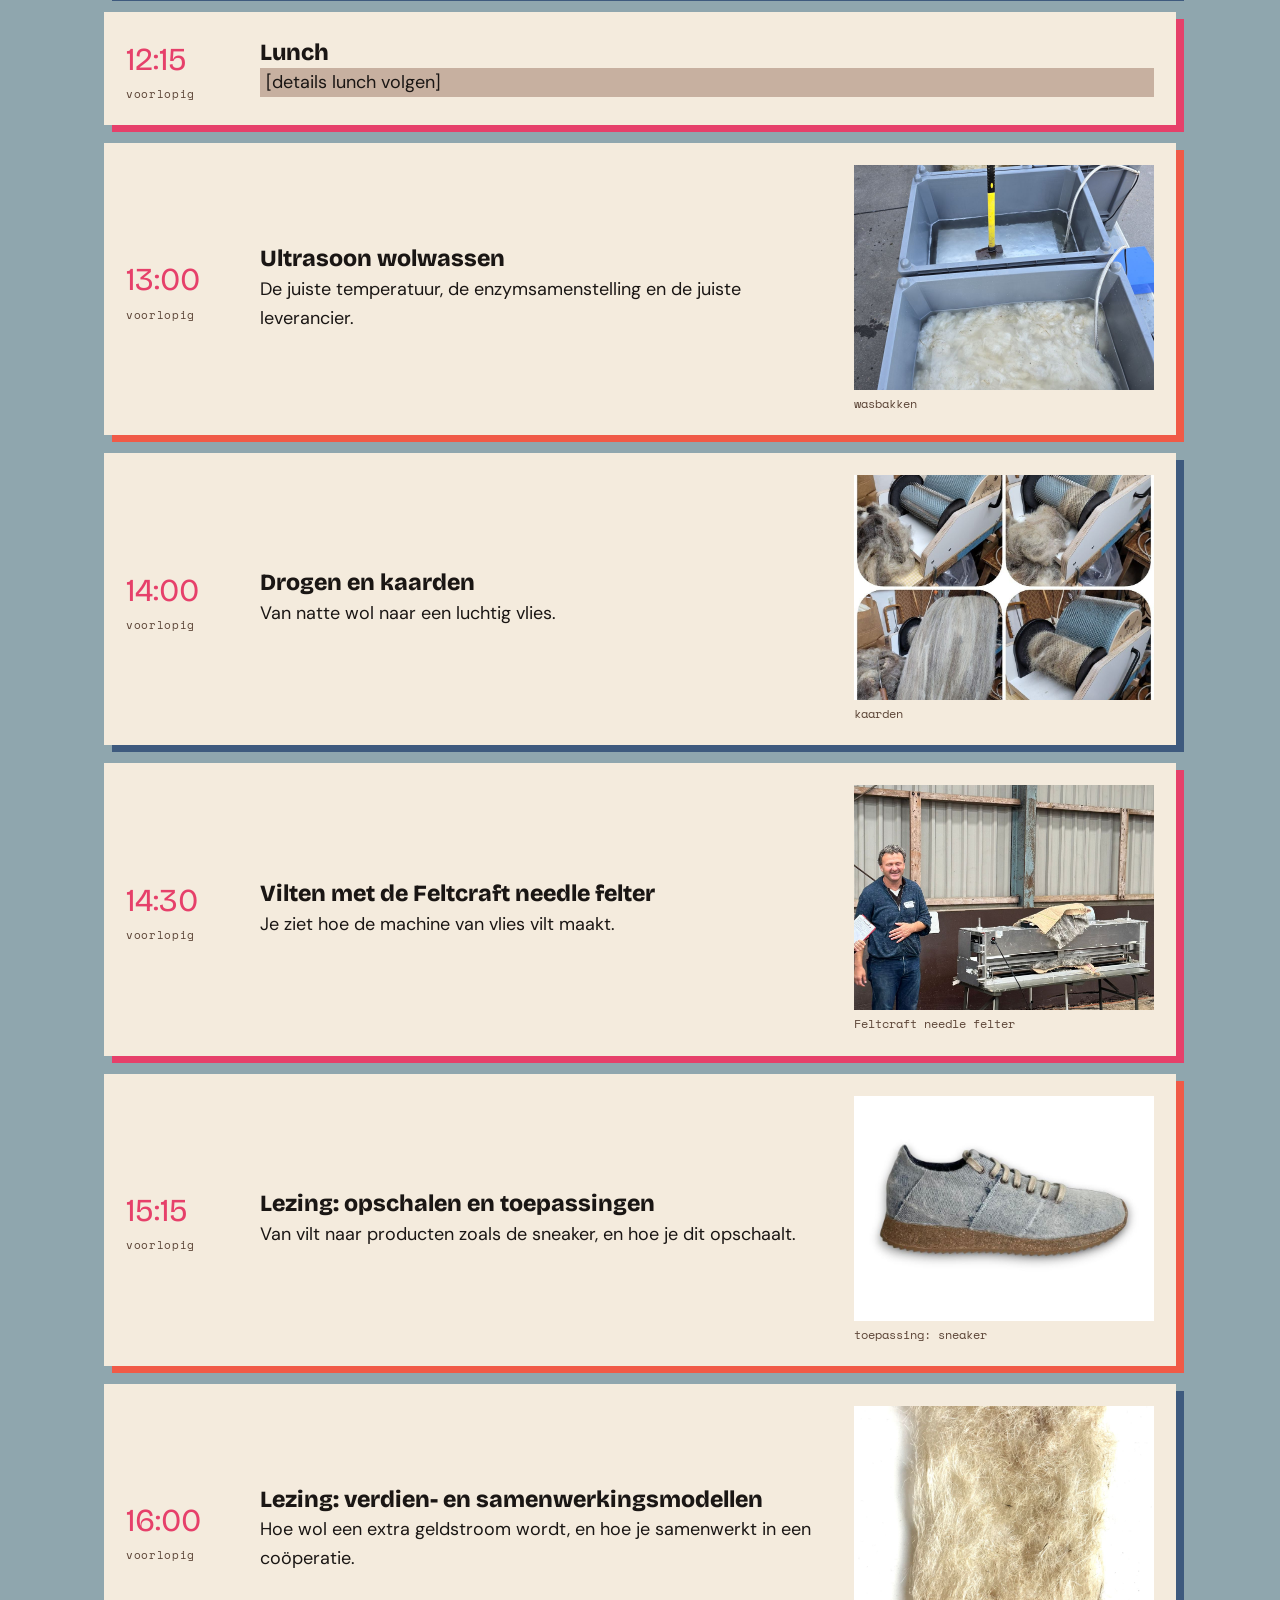
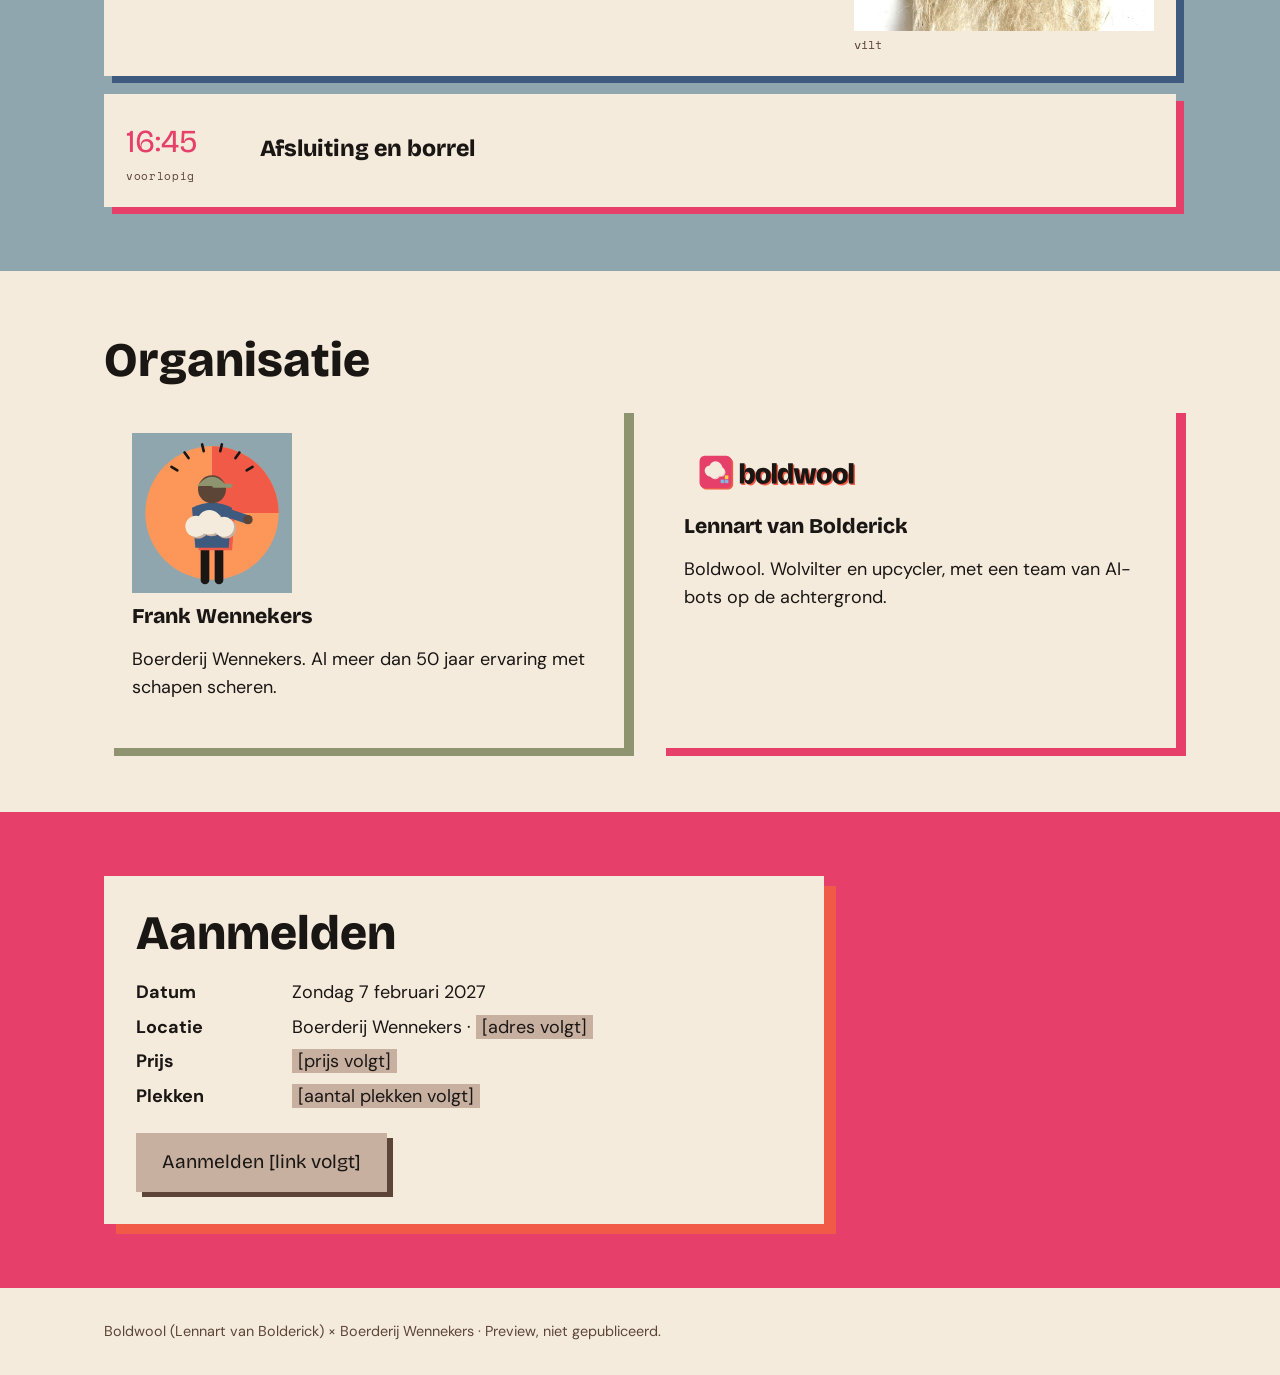
==== commit 7bd31dec: "Workshop page: replace illustrations with real shearing photos" ====
--- a/docs/workshop-van-schaap-tot-vilt/index.html
+++ b/docs/workshop-van-schaap-tot-vilt/index.html
@@ -86,7 +86,7 @@
 </header>
 </div>
 
-<div class="hero"><img src="assets/hero-van-schaap-tot-vilt.svg" alt="Illustratie: een schaap, wol die steeds platter wordt tot vilt, en een roze viltsneaker onder een zon met één kwart gekleurd"></div>
+<div class="hero"><img src="assets/schaap-zwart-in-kudde.jpg" alt="Zwarte ooi tussen witte schapen in de stal" style="display:block;height:clamp(260px,42vw,520px);object-fit:cover;object-position:65% 38%"></div>
 <div class="hero-card">
   <p class="mono">Workshop · zondag 7 februari 2027</p>
   <h1>Van schaap tot vilt</h1>
@@ -119,8 +119,8 @@
   <p class="note mono">Alle tijden zijn voorlopig</p>
   <ol class="timeline">
    <li class="step noimg"><div class="time">09:30<small>voorlopig</small></div><div><h3>Ontvangst met koffie</h3><p>Kennismaken op de boerderij.</p></div></li>
-   <li class="step"><div class="time">10:00<small>voorlopig</small></div><div><h3>Schaap scheren</h3><p>Frank Wennekers scheert een schaap en vertelt erover. Hij heeft meer dan 50 jaar ervaring.</p></div><figure><img src="assets/ill-scheren.svg" alt="Illustratie: een gestileerde figuur scheert een schaap, plukken vacht vallen eraf"><figcaption>illustratie</figcaption></figure></li>
-   <li class="step"><div class="time">10:45<small>voorlopig</small></div><div><h3>Wol sorteren</h3><p>Welke wol is geschikt voor vilt, en welke gaat de grond in?</p></div><figure><img src="assets/ruwe-vacht.jpg" alt="Ruwe wol"><figcaption>ruwe vacht</figcaption></figure></li>
+   <li class="step"><div class="time">10:00<small>voorlopig</small></div><div><h3>Schaap scheren</h3><p>Frank Wennekers scheert een schaap en vertelt erover. Hij heeft meer dan 50 jaar ervaring.</p></div><figure><div style="display:grid;grid-template-columns:1fr 1fr;gap:6px"><img src="assets/scheren-donkere-vacht.jpg" alt="Een schaap met een donkere vacht wordt geschoren" style="aspect-ratio:3/4"><img src="assets/bij-de-kudde.jpg" alt="Twee mensen bij de kudde schapen in de stal" style="aspect-ratio:3/4"></div><figcaption>scheren</figcaption></figure></li>
+   <li class="step"><div class="time">10:45<small>voorlopig</small></div><div><h3>Wol sorteren</h3><p>Welke wol is geschikt voor vilt, en welke gaat de grond in?</p></div><figure><img src="assets/vette-wol-closeup.jpg" alt="Close-up van vette ruwe wol"><figcaption>vette wol</figcaption></figure></li>
    <li class="step"><div class="time">11:15<small>voorlopig</small></div><div><h3>De weide en de wolversnipperaar</h3><p>Bezoek aan de weide waar wol is ingebracht, plus een demonstratie van de wolversnipperaar met de precieze instellingen.</p></div><figure><img src="assets/wolversnipperaar.jpg" alt="Versnipperde wol vliegt door een schuur met betonnen wanden; op de vloer liggen plukken wol" style="aspect-ratio:3/4;object-position:50% 30%"><figcaption>wolversnipperaar in de schuur</figcaption></figure></li>
    <li class="step noimg"><div class="time">12:15<small>voorlopig</small></div><div><h3>Lunch</h3><p class="ph-txt">[details lunch volgen]</p></div></li>
    <li class="step"><div class="time">13:00<small>voorlopig</small></div><div><h3>Ultrasoon wolwassen</h3><p>De juiste temperatuur, de enzymsamenstelling en de juiste leverancier.</p></div><figure><img src="assets/wash-tubs.jpg" alt="Wasbakken met wol"><figcaption>wasbakken</figcaption></figure></li>
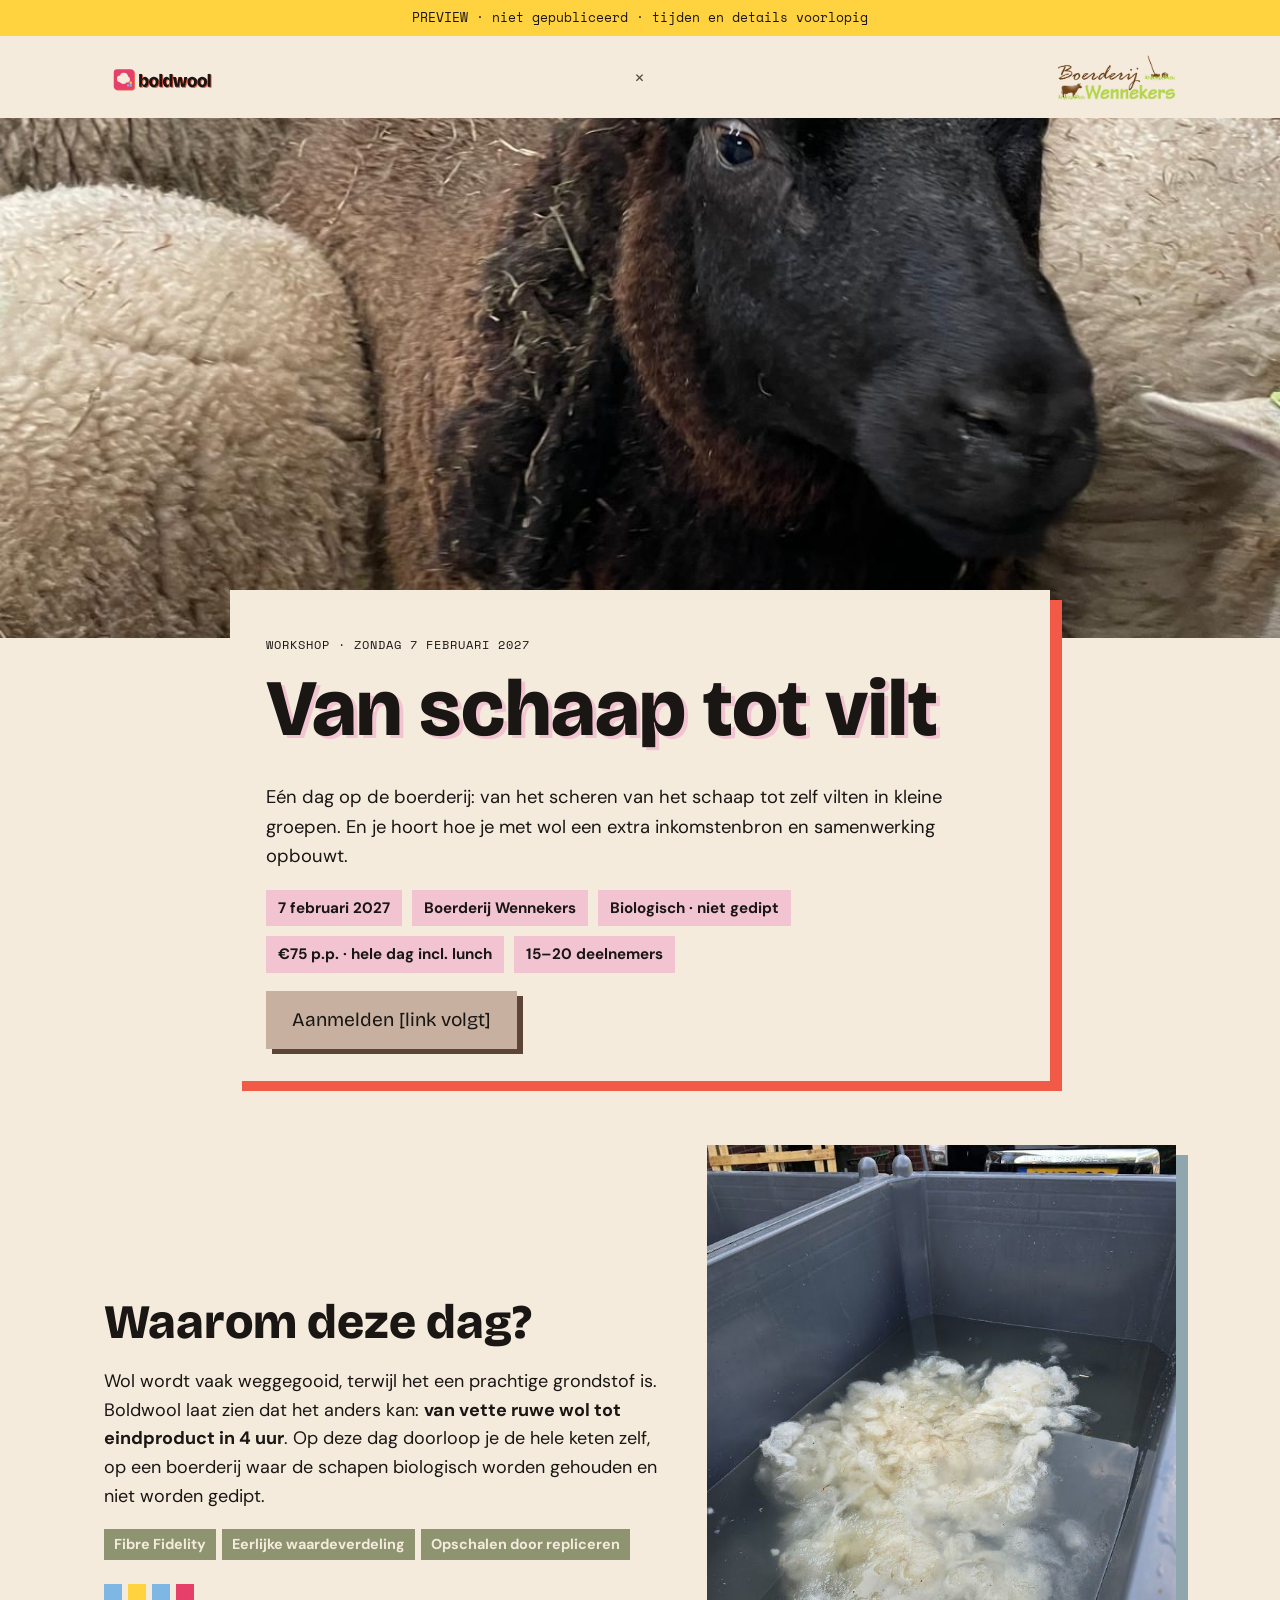
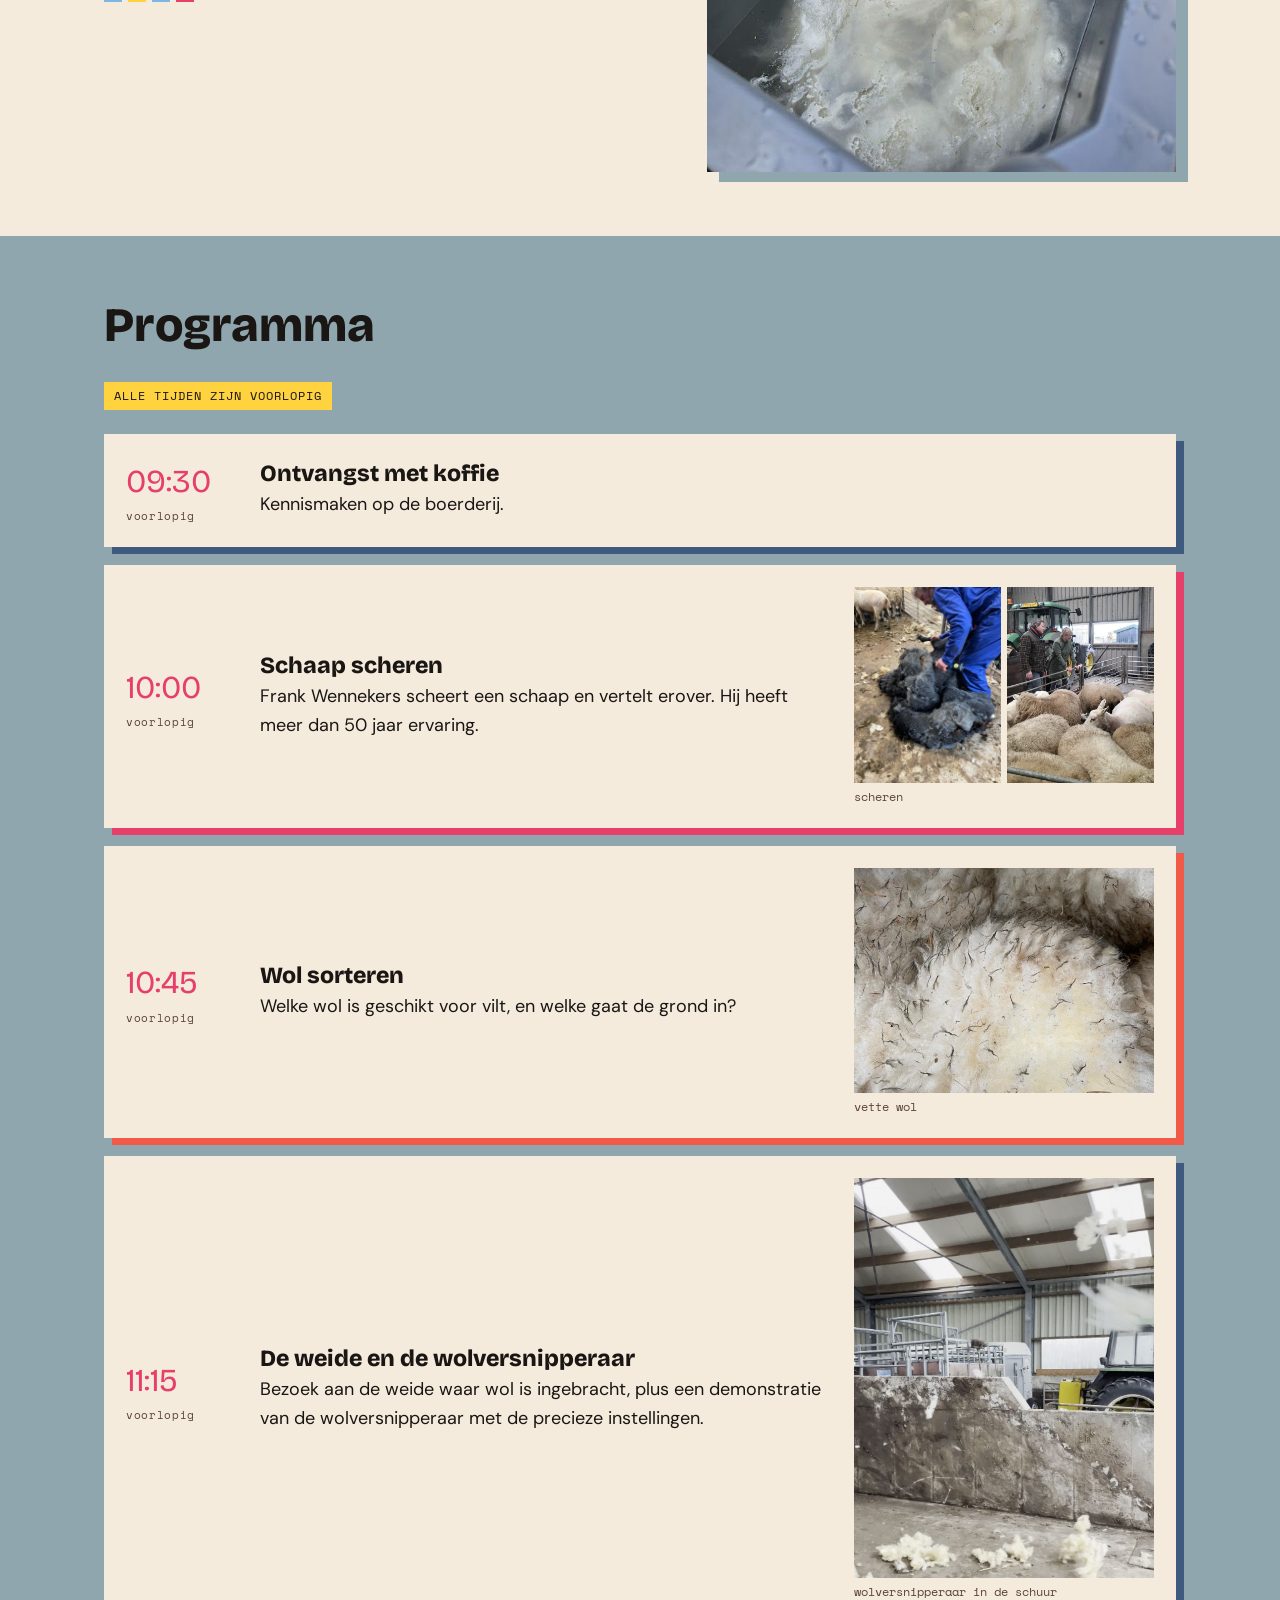
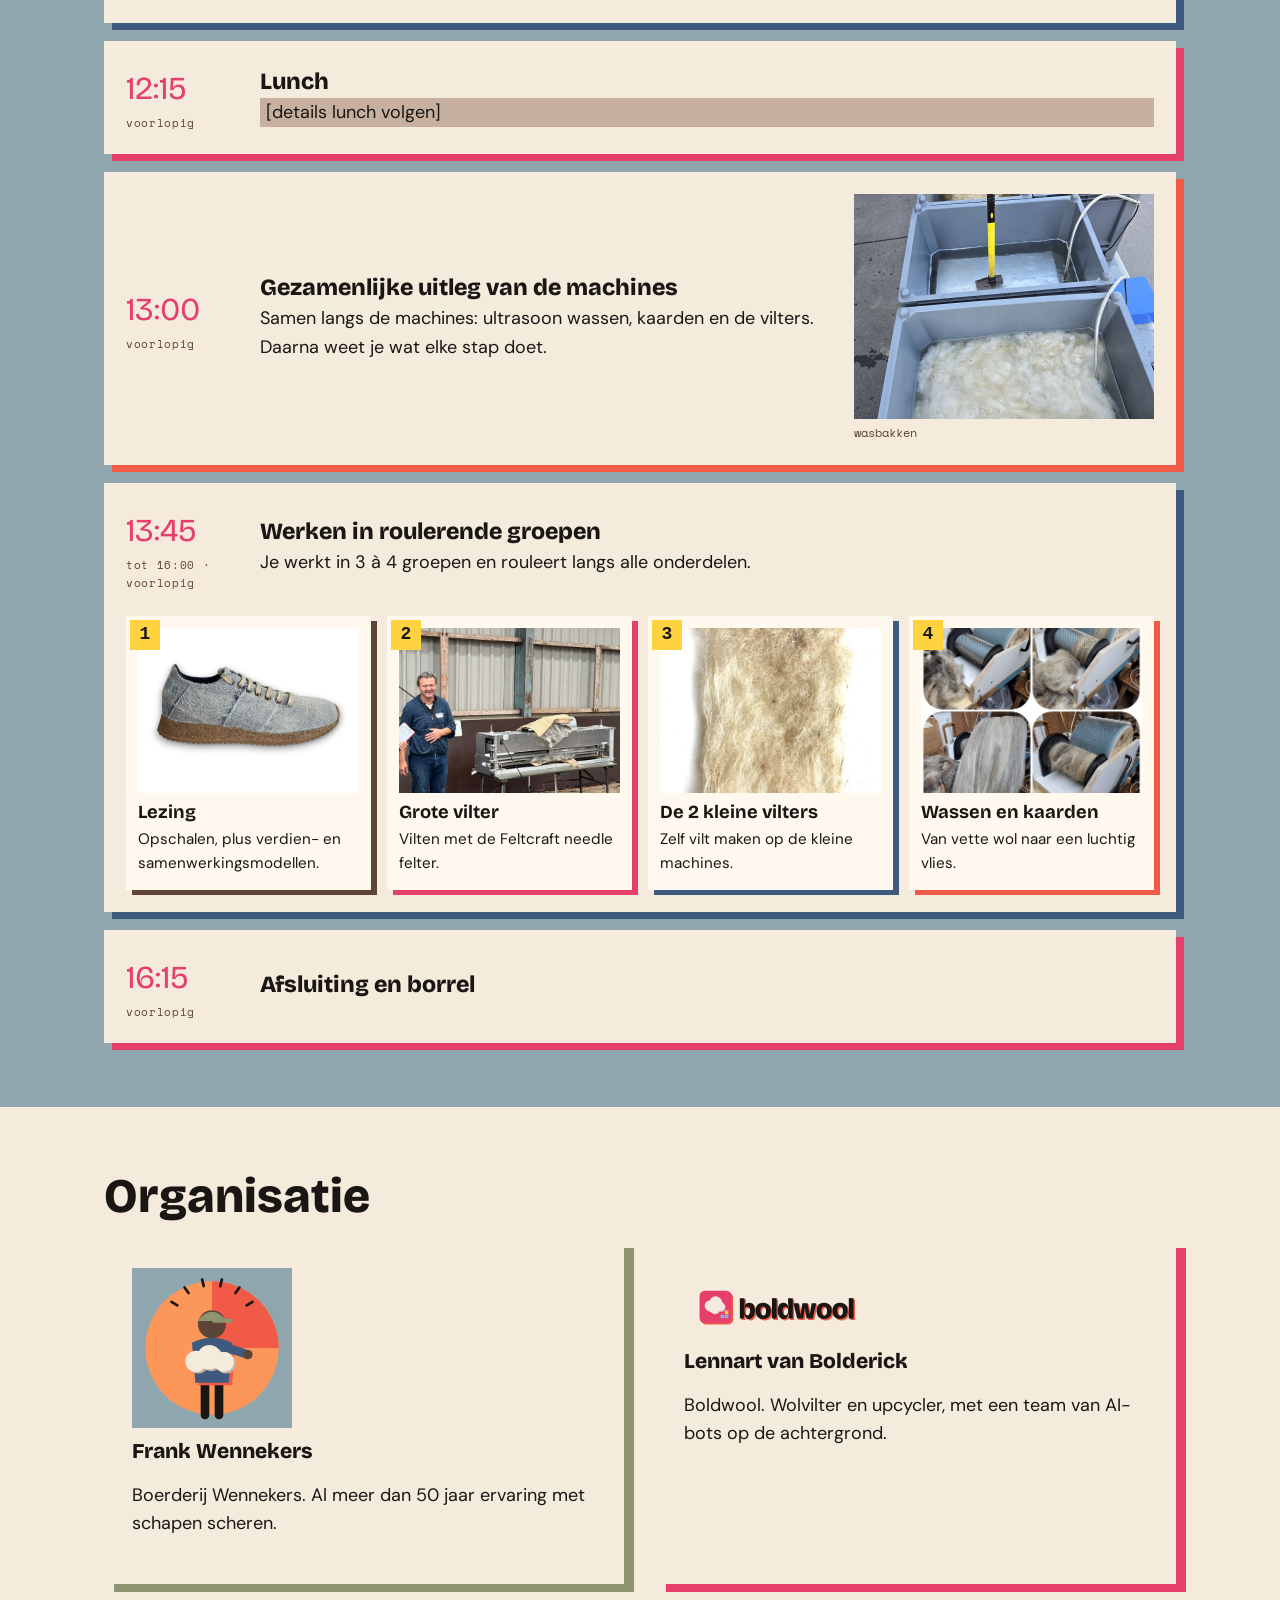
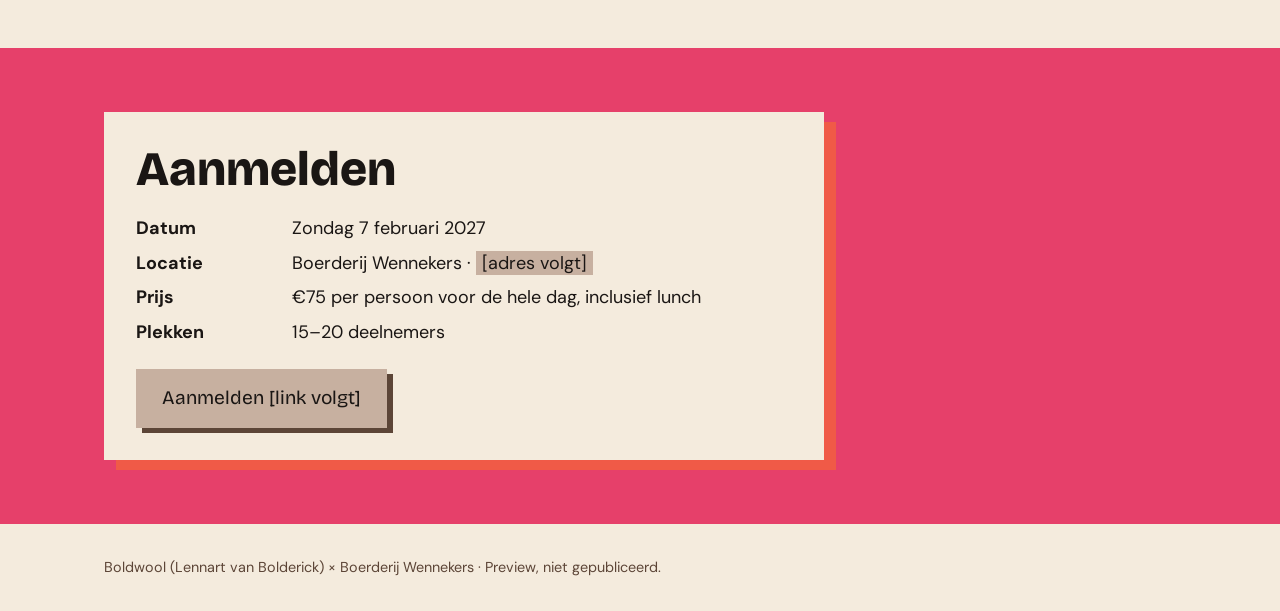
==== commit dfda745a: "Workshop page: new afternoon programme, price €75, 15–20 participants" ====
--- a/docs/workshop-van-schaap-tot-vilt/index.html
+++ b/docs/workshop-van-schaap-tot-vilt/index.html
@@ -74,6 +74,17 @@
   .signup dl{grid-template-columns:1fr}
   .signup dt{margin-top:8px}
 }
+.step.groups-step{grid-template-columns:110px 1fr}
+.groups{grid-column:1/-1;display:grid;grid-template-columns:repeat(4,1fr);gap:16px}
+.gcard{position:relative;background:#fff8ee;padding:12px 12px 14px;box-shadow:6px 5px 0 var(--mokka)}
+.gcard:nth-child(2){box-shadow:6px 5px 0 var(--roze)}.gcard:nth-child(3){box-shadow:6px 5px 0 var(--denim)}.gcard:nth-child(4){box-shadow:6px 5px 0 var(--rood)}
+.gcard img{width:100%;aspect-ratio:4/3;object-fit:cover;margin-bottom:8px}
+.gcard h4{font-family:'Bricolage Grotesque',sans-serif;font-size:1.15rem;margin:0 0 .2em;line-height:1.2}
+.gcard p{font-size:.95rem;margin:0}
+.gnum{position:absolute;top:4px;left:4px;background:var(--geel);font-family:'Space Mono',monospace;font-weight:700;width:30px;height:30px;display:grid;place-items:center}
+@media (max-width:1000px){.groups{grid-template-columns:1fr 1fr}}
+@media (max-width:820px){.step.groups-step{grid-template-columns:1fr}}
+@media (max-width:480px){.groups{grid-template-columns:1fr}}
 </style>
 </head>
 <body>
@@ -90,13 +101,13 @@
 <div class="hero-card">
   <p class="mono">Workshop · zondag 7 februari 2027</p>
   <h1>Van schaap tot vilt</h1>
-  <p class="lead">Eén dag op de boerderij: van het scheren van het schaap tot een stuk vilt in je handen. En daarna: hoe je met wol een extra inkomstenbron en samenwerking opbouwt.</p>
+  <p class="lead">Eén dag op de boerderij: van het scheren van het schaap tot zelf vilten in kleine groepen. En je hoort hoe je met wol een extra inkomstenbron en samenwerking opbouwt.</p>
   <ul class="facts">
     <li>7 februari 2027</li>
     <li>Boerderij Wennekers</li>
     <li>Biologisch · niet gedipt</li>
-    <li class="ph">[prijs volgt]</li>
-    <li class="ph">[aantal plekken volgt]</li>
+    <li>€75 p.p. · hele dag incl. lunch</li>
+    <li>15–20 deelnemers</li>
   </ul>
   <a class="btn ph" href="#aanmelden" aria-disabled="true">Aanmelden [link volgt]</a>
 </div>
@@ -123,12 +134,15 @@
    <li class="step"><div class="time">10:45<small>voorlopig</small></div><div><h3>Wol sorteren</h3><p>Welke wol is geschikt voor vilt, en welke gaat de grond in?</p></div><figure><img src="assets/vette-wol-closeup.jpg" alt="Close-up van vette ruwe wol"><figcaption>vette wol</figcaption></figure></li>
    <li class="step"><div class="time">11:15<small>voorlopig</small></div><div><h3>De weide en de wolversnipperaar</h3><p>Bezoek aan de weide waar wol is ingebracht, plus een demonstratie van de wolversnipperaar met de precieze instellingen.</p></div><figure><img src="assets/wolversnipperaar.jpg" alt="Versnipperde wol vliegt door een schuur met betonnen wanden; op de vloer liggen plukken wol" style="aspect-ratio:3/4;object-position:50% 30%"><figcaption>wolversnipperaar in de schuur</figcaption></figure></li>
    <li class="step noimg"><div class="time">12:15<small>voorlopig</small></div><div><h3>Lunch</h3><p class="ph-txt">[details lunch volgen]</p></div></li>
-   <li class="step"><div class="time">13:00<small>voorlopig</small></div><div><h3>Ultrasoon wolwassen</h3><p>De juiste temperatuur, de enzymsamenstelling en de juiste leverancier.</p></div><figure><img src="assets/wash-tubs.jpg" alt="Wasbakken met wol"><figcaption>wasbakken</figcaption></figure></li>
-   <li class="step"><div class="time">14:00<small>voorlopig</small></div><div><h3>Drogen en kaarden</h3><p>Van natte wol naar een luchtig vlies.</p></div><figure><img src="assets/kaarden.jpg" alt="Kaardmachine met wol"><figcaption>kaarden</figcaption></figure></li>
-   <li class="step"><div class="time">14:30<small>voorlopig</small></div><div><h3>Vilten met de Feltcraft needle felter</h3><p>Je ziet hoe de machine van vlies vilt maakt.</p></div><figure><img src="assets/feltcrafts-machine.jpg" alt="Feltcraft needle felter in een schuur"><figcaption>Feltcraft needle felter</figcaption></figure></li>
-   <li class="step"><div class="time">15:15<small>voorlopig</small></div><div><h3>Lezing: opschalen en toepassingen</h3><p>Van vilt naar producten zoals de sneaker, en hoe je dit opschaalt.</p></div><figure><img src="assets/sneaker.jpg" alt="Sneaker"><figcaption>toepassing: sneaker</figcaption></figure></li>
-   <li class="step"><div class="time">16:00<small>voorlopig</small></div><div><h3>Lezing: verdien- en samenwerkingsmodellen</h3><p>Hoe wol een extra geldstroom wordt, en hoe je samenwerkt in een coöperatie.</p></div><figure><img src="assets/felt_1.jpg" alt="Een stuk vilt"><figcaption>vilt</figcaption></figure></li>
-   <li class="step noimg"><div class="time">16:45<small>voorlopig</small></div><div><h3>Afsluiting en borrel</h3></div></li>
+   <li class="step"><div class="time">13:00<small>voorlopig</small></div><div><h3>Gezamenlijke uitleg van de machines</h3><p>Samen langs de machines: ultrasoon wassen, kaarden en de vilters. Daarna weet je wat elke stap doet.</p></div><figure><img src="assets/wash-tubs.jpg" alt="Wasbakken met wol"><figcaption>wasbakken</figcaption></figure></li>
+   <li class="step groups-step"><div class="time">13:45<small>tot 16:00 · voorlopig</small></div><div><h3>Werken in roulerende groepen</h3><p>Je werkt in 3 à 4 groepen en rouleert langs alle onderdelen.</p></div>
+    <div class="groups">
+     <div class="gcard"><img src="assets/sneaker.jpg" alt="Sneaker van vilt"><span class="gnum">1</span><h4>Lezing</h4><p>Opschalen, plus verdien- en samenwerkingsmodellen.</p></div>
+     <div class="gcard"><img src="assets/feltcrafts-machine.jpg" alt="Feltcraft needle felter in een schuur"><span class="gnum">2</span><h4>Grote vilter</h4><p>Vilten met de Feltcraft needle felter.</p></div>
+     <div class="gcard"><img src="assets/felt_1.jpg" alt="Een stuk vilt"><span class="gnum">3</span><h4>De 2 kleine vilters</h4><p>Zelf vilt maken op de kleine machines.</p></div>
+     <div class="gcard"><img src="assets/kaarden.jpg" alt="Kaardmachine met wol"><span class="gnum">4</span><h4>Wassen en kaarden</h4><p>Van vette wol naar een luchtig vlies.</p></div>
+    </div></li>
+   <li class="step noimg"><div class="time">16:15<small>voorlopig</small></div><div><h3>Afsluiting en borrel</h3></div></li>
   </ol>
  </div>
 </section>
@@ -150,8 +164,8 @@
    <dl>
     <dt>Datum</dt><dd>Zondag 7 februari 2027</dd>
     <dt>Locatie</dt><dd>Boerderij Wennekers · <span class="ph-txt">[adres volgt]</span></dd>
-    <dt>Prijs</dt><dd><span class="ph-txt">[prijs volgt]</span></dd>
-    <dt>Plekken</dt><dd><span class="ph-txt">[aantal plekken volgt]</span></dd>
+    <dt>Prijs</dt><dd>€75 per persoon voor de hele dag, inclusief lunch</dd>
+    <dt>Plekken</dt><dd>15–20 deelnemers</dd>
    </dl>
    <a class="btn ph" href="#aanmelden" aria-disabled="true">Aanmelden [link volgt]</a>
   </div>
